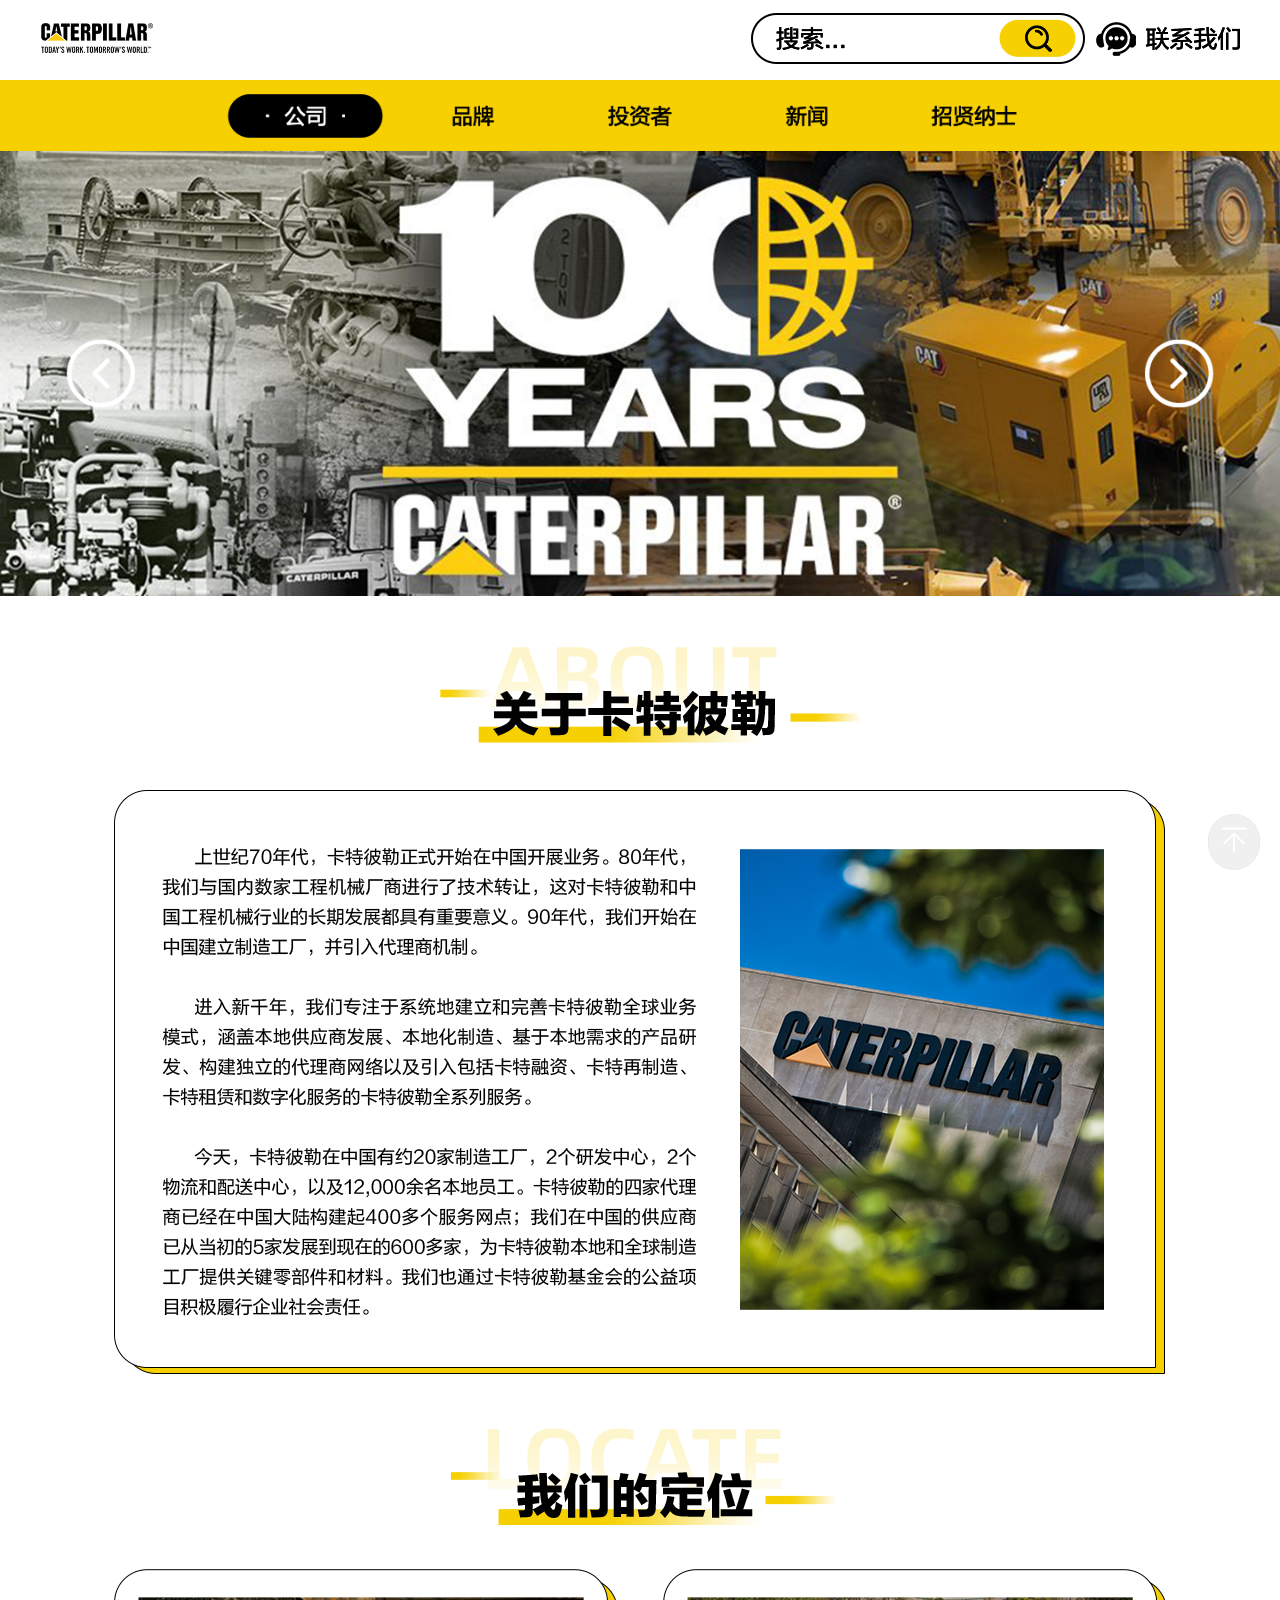
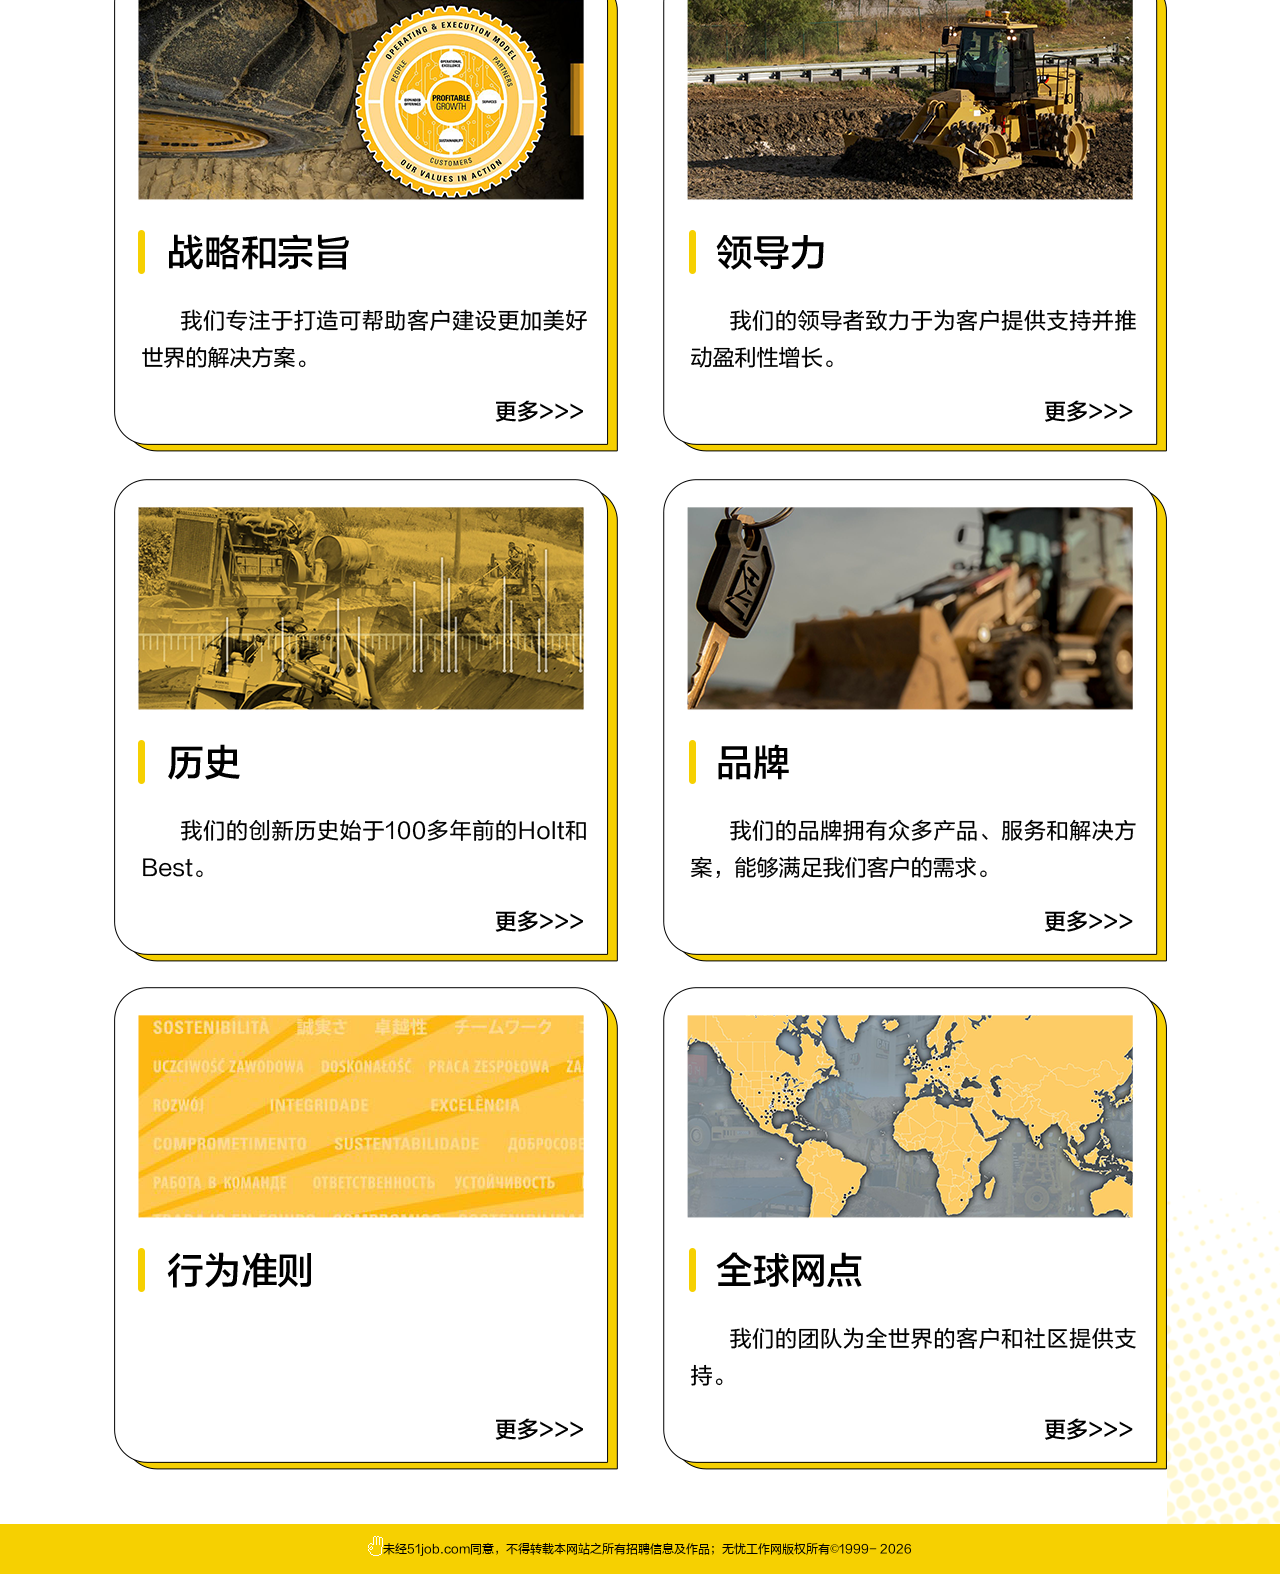
==== index.html @ e938bb9a "初始化" ====
<!DOCTYPE html>
<html>
  <head>
    <!--Designer:【】 Developer:【xxx】 PM:【WH PM人员名称】 Date: 2020-08-14-->
    <!-- 是否使用数据接口：是/否 -->
    <meta charset="UTF-8" />
    <meta name="viewport" content="width=device-width, initial-scale=1.0" />
    <meta http-equiv="X-UA-Compatible" content="ie=edge" />
    <meta http-equiv="Content-Type" content="text/html; charset=utf-8" />
    <meta name="viewport" content="width=device-width,initial-scale=1" />
    <title>【xxxYEAR校园招聘】-前程无忧51job</title>
    <meta
      content="xxxYEAR校园招聘，前程无忧为您提供最新招聘职位，校园招聘信息，面试技巧等。帮助您顺利踏入xxx的大门，开启一段崭新的职业生涯。"
      name="description"
    />
    <meta content="xxx招聘,xxx招聘信息,xxxYEAR校园招聘" name="keywords" />
    <meta http-equiv="expires" content="0" />
    <meta http-equiv="pragma" content="no-cache" />
    <meta http-equiv="cache-control" content="no-cache" />
    <meta name="format-detection" content="telephone=no" />
    <meta
      name="viewport"
      content="width=device-width,initial-scale=1,minimum-scale=1,maximum-scale=1,user-scalable=no"
    />
    <meta name="viewport" content="width=1280" />
    <meta name="robots" content="all" />
    <meta http-equiv="cache-control" content="no-siteapp" />
    <meta name="render" content="webkit|ie-comp|ie-stand" />
    <link href="css/reset.min.css" rel="stylesheet" type="text/css" />
    <link href="css/style.css" rel="stylesheet" type="text/css" />
    <link
      rel="stylesheet"
      href="https://campus.51job.com/51job-ideal-cdn/swiper/2022d5d2d0/swiper.min.css"
    />
    <link rel="stylesheet" type="text/css" href="css/certify.css" />
  </head>

  <body ctmid="" baseUrl="" jobdata="js/main.js">
    <div id="wrap">
      <div class="header">
        <div class="top">
          <div class="clearfix">
            <div class="inner">
              <div class="logo">
                <img src="images/search_left.png" alt="" />
              </div>
              <div>
                <img src="images/search_right.png" alt="" />
              </div>
            </div>
          </div>
        </div>
        <div class="titles">
          <img src="images/navigate.png" alt="" />
        </div>
        <div class="banner">
          <img src="images/banner.png" alt="" />
        </div>
      </div>
      <div class="main">
        <div class="inner clearfix">
          <div class="content">
            <div class="imgBox">
              <img src="images/about.png" alt="" />
            </div>
            <div class="imgBox">
              <img src="images/position.png" alt="" />
            </div>
          </div>
        </div>
      </div>

      <!--地图-->
      <!--<div class="map">-->
      <!--<div id="qq_map" class="map-div" style=""></div>-->

      <!--<div class="map_shadow"></div>-->
      <!--<p>地址：</p>-->
      <!--</div>-->
      <!--地图-->

      <!--网页分享-->
      <!--<div class="bdsharebuttonbox" data-tag="share_1">-->
      <!--<a class="bds_mshare" data-cmd="mshare"></a>-->
      <!--<a class="bds_qzone" data-cmd="qzone" href="#"></a>-->
      <!--<a class="bds_tsina" data-cmd="tsina"></a>-->
      <!--<a class="bds_baidu" data-cmd="baidu"></a>-->
      <!--<a class="bds_renren" data-cmd="renren"></a>-->
      <!--<a class="bds_tqq" data-cmd="tqq"></a>-->
      <!--<a class="bds_more" data-cmd="more">更多</a>-->
      <!--<a class="bds_count" data-cmd="count"></a>-->
      <!--</div>-->
      <!--网页分享-->

      <div class="copyright">
        <img
          src="images/hand.png"
        />未经51job.com同意，不得转载本网站之所有招聘信息及作品；无忧工作网版权所有&copy;1999-
        <script>
          document.write(new Date().getFullYear());
        </script>
      </div>
    </div>

    <script type="text/javascript" src="js/jquery.min.js"></script>
    <script type="text/javascript" src="js/main.js"></script>
    <script type="text/javascript"></script>
  </body>
</html>
---- css/style.css ----
/*页面总宽度*/
#wrap {
  width: 100%;
  min-width: 1280px;
  margin: 0 auto;
}

/*主体内容宽度*/
.inner {
  width: 100%;
  margin: 0 auto;
  display: flex;
  justify-content: center;
}

/*头部区域*/
.header {
  position: relative;
}
.top {
  /* position: absolute; */
  /* z-index: 9; */
  /* top: 0; */
  width: 100%;
  background-color: #ffffff;
  padding: 0 40px;
  box-sizing: border-box;
}
.titles img {
  width: 100%;
  display: block;
}
.top .inner {
  height: 80px;
  display: flex;
  align-items: center;
  justify-content: space-between;
}
.top .logo {
  float: left;
  cursor: pointer;
}
.top .logo img {
  width: 50%;
}
.top .nav1 {
  float: right;
}
.top .nav1 li {
  float: left;
}
.top .nav1 li a {
  display: block;
  padding: 0 16px;
  height: 40px;
  line-height: 40px;
  font-size: 18px;
  color: #fff;
  text-align: center;
  background: #999;
  transition: all 0.3s;
}
.top .nav1 li a.on,
.top .nav1 li a:hover {
  background: #888;
}

/*banner*/
.banner img {
  width: 100%;
  vertical-align: bottom;
}

/*main*/

.main {
  min-height: 100vh; /* 全屏高度 */
  background-image: url("/images/backgroud.png");
  background-position: right bottom; /* 右下角 */
  background-repeat: no-repeat; /* 不重复 */
  background-size: auto; /* 保持原图大小（默认）或自定义 */
}

/*title*/
.title {
}
.title h1 {
  height: 36px;
  line-height: 36px;
  font-size: 18px;
  color: #fff;
  text-align: center;
}

/*contain*/
.container {
  margin-top: 24px;
}
.dsn {
  display: none;
}
.pjz {
  text-align: center;
}

/*content*/
.content {
  /* width: 1000px; */
  min-height: 500px;
  font-size: 16px;
  background: #ffffff;
}
.imgBox {
  padding-top: 50px;
}
.imgBox:last-child {
  padding-bottom: 50px;
}

.block {
  height: 300px;
  background: #f47937;
  margin-bottom: 20px;
}

/*版权*/
.copyright {
  margin: 0px auto 0;
  width: 100%;
  height: 50px;
  line-height: 50px;
  text-align: center;
  color: #000;
  font-size: 12px;
  background: #f6d001;
}
.copyright img {
  vertical-align: text-bottom;
}

/*回到顶部*/
#goToTop {
  position: fixed;
  right: 20px;
  z-index: 9000;
  bottom: 30px;
}
#goToTop a {
  background: none repeat scroll 0 0 #ddd;
  border: 1px solid #cccccc;
  border-radius: 3px;
  -webkit-border-radius: 50px;
  color: #ff9966;
  font-size: 14px;
  text-decoration: none;
  text-shadow: 0 1px 0 #999;
  -webkit-text-shadow: 0 1px 0 #999;
}
#goToTop a {
  padding: 10px;
  display: inline-block;
  letter-spacing: 10px;
  text-align: center;
}
#goToTop a:hover {
  background: none repeat scroll 0 0 #999;
}

/*地图*/
.map {
  width: 100%;
  margin: 0 auto;
  height: 500px;
}
.map .map-div {
  width: 100%;
  height: 100%;
  position: relative;
  z-index: 1;
}

/*网页分享*/
.bdsharebuttonbox {
  position: fixed;
  left: 10px;
  bottom: 15px;
}
---- css/certify.css ----
@charset "utf-8";

#certify {
	position: relative;
	width: 950px;
	margin: 50px auto
}

#certify .swiper-container {

}

#certify .swiper-slide {
	width: 400px;
	height: 300px;
}

#certify .swiper-slide img {
	display: block;
	width: 100%;
}

#certify .swiper-slide p {
	line-height: 98px;
	padding-top: 0;
	text-align: center;
	color: #636363;
	font-size: 1.1em;
	margin: 0
}

#certify .swiper-pagination {
	width: 100%;
	bottom: 20px
}

#certify .swiper-pagination-bullets .swiper-pagination-bullet {
	margin: 0 5px;
	border: 3px solid #fff;
	background-color: #d5d5d5;
	width: 10px;
	height: 10px;
	opacity: 1
}

#certify .swiper-pagination-bullets .swiper-pagination-bullet-active {
	border: 3px solid #00aadc;
	background-color: #fff
}

#certify .swiper-button-prev {
	left: 0px;
	top: 150px;
	width: 13px;
	height: 37px;
	background: url('../images/l.png') no-repeat;
	background-size: 100% 100%;
}

#certify .swiper-button-prev:hover {
	/*background-position: 0 -46px;*/
	/*background-size: 100%*/
}

#certify .swiper-button-next {
	right: 0px;
	top: 150px;
	width: 13px;
	height: 37px;
	background: url('../images/r.png') no-repeat;
	background-size: 100% 100%;
}

#certify .swiper-button-next:hover {
	/*background-position: 0 -139px;*/
	/*background-size: 100%*/
}
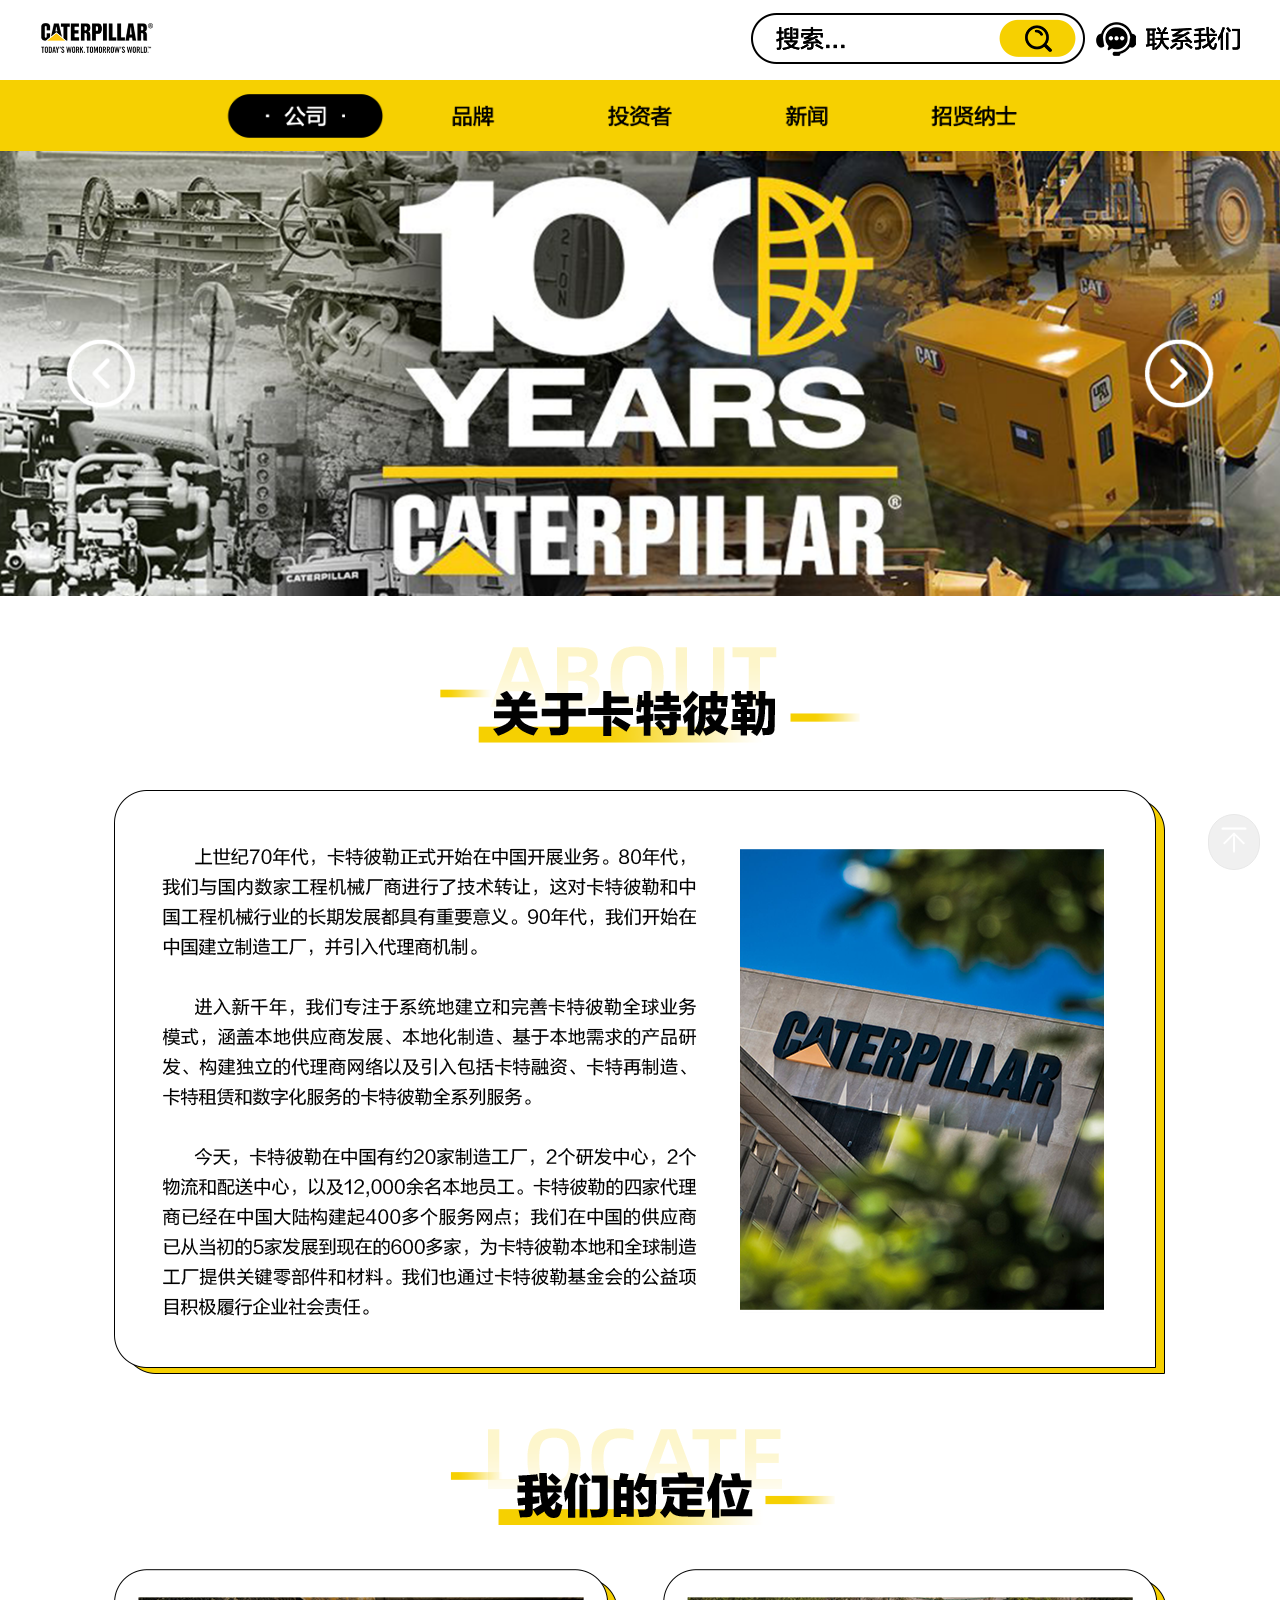
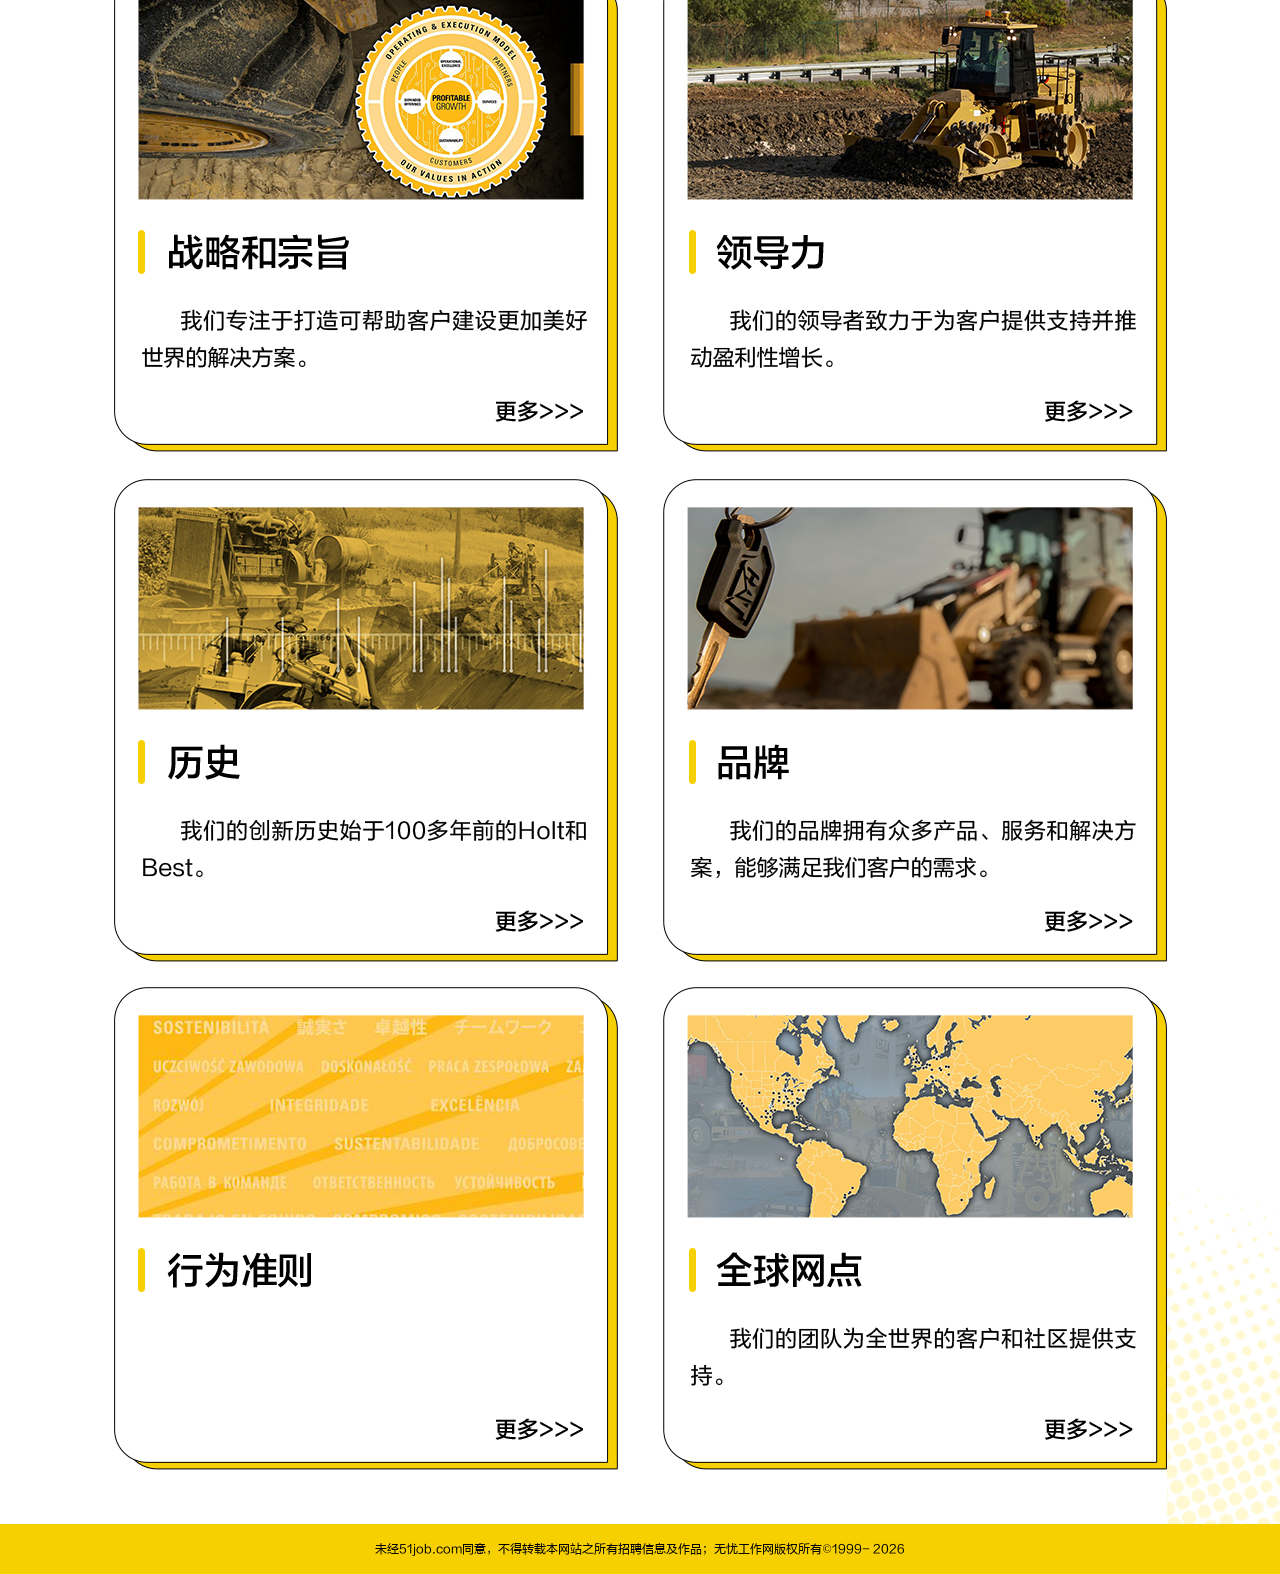
==== commit 8f77189e: "去掉手" ====
--- a/index.html
+++ b/index.html
@@ -93,9 +93,7 @@
       <!--网页分享-->
 
       <div class="copyright">
-        <img
-          src="images/hand.png"
-        />未经51job.com同意，不得转载本网站之所有招聘信息及作品；无忧工作网版权所有&copy;1999-
+        未经51job.com同意，不得转载本网站之所有招聘信息及作品；无忧工作网版权所有&copy;1999-
         <script>
           document.write(new Date().getFullYear());
         </script>
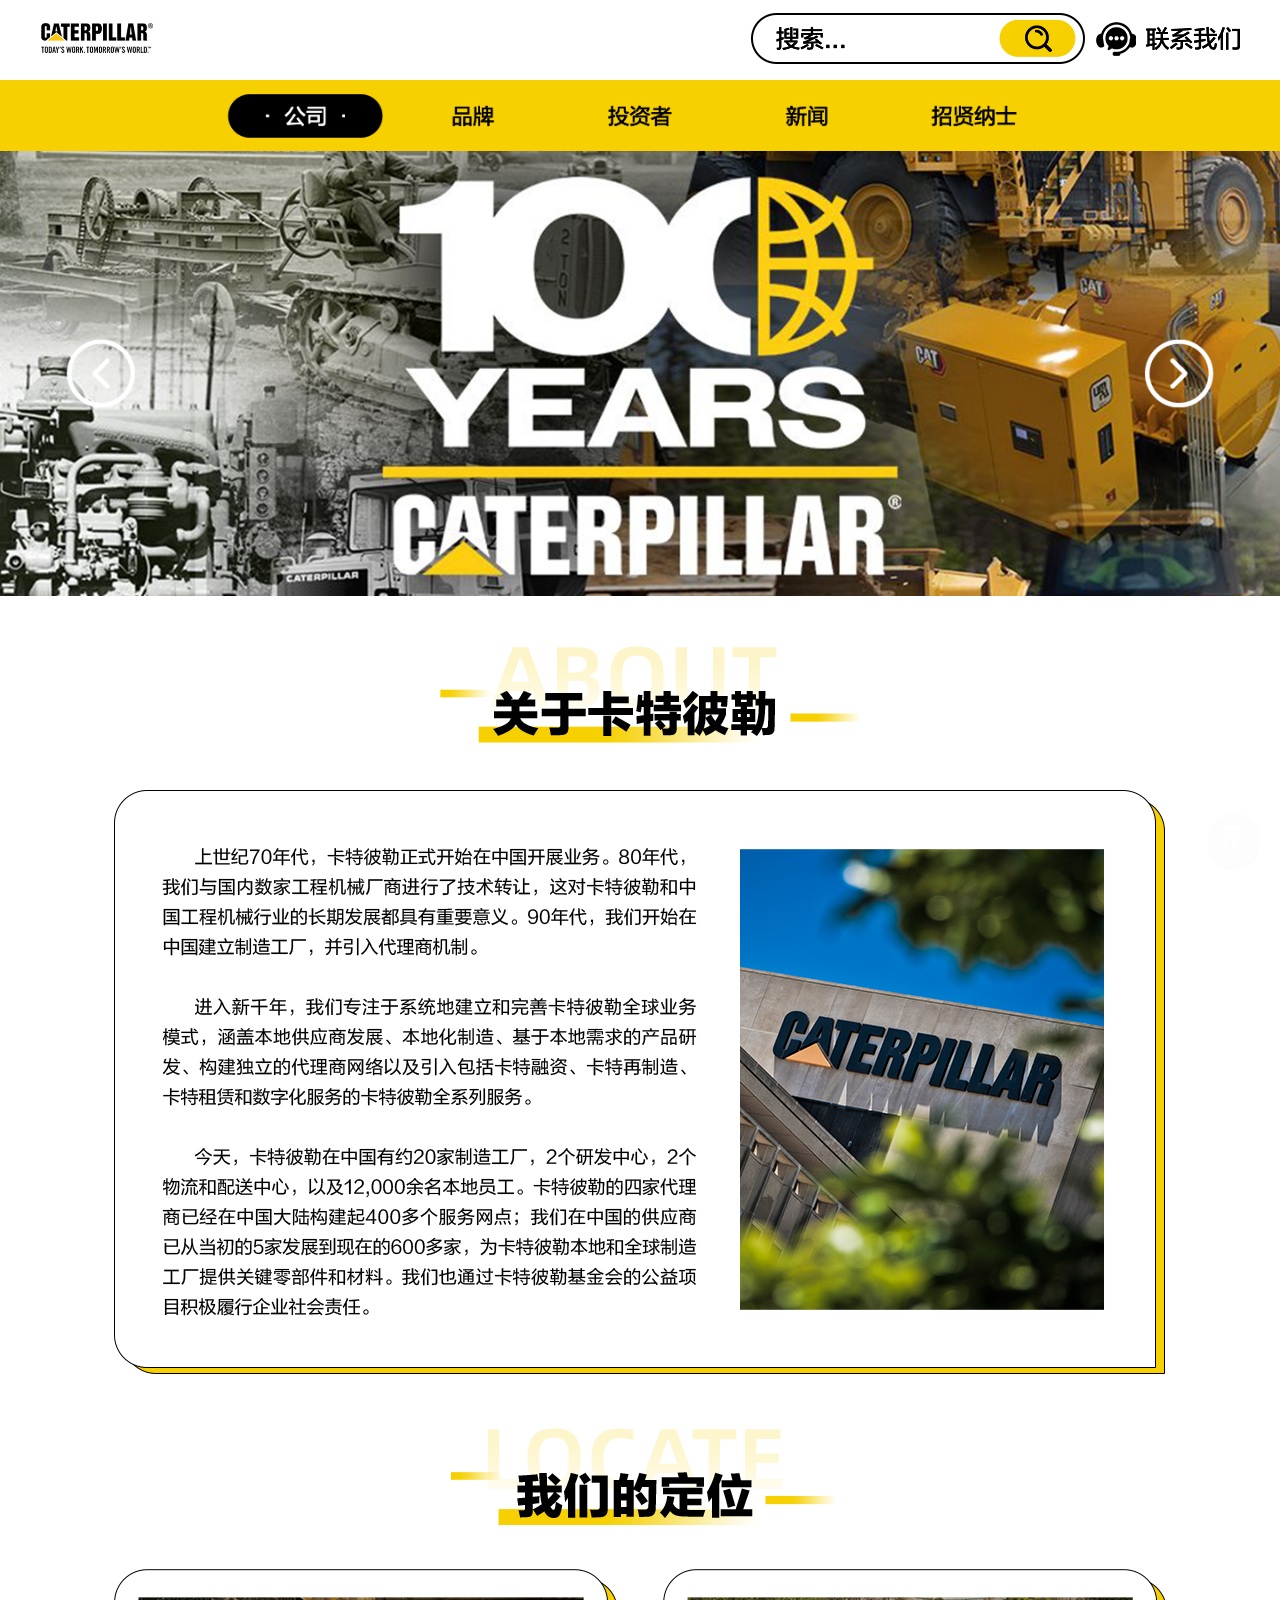
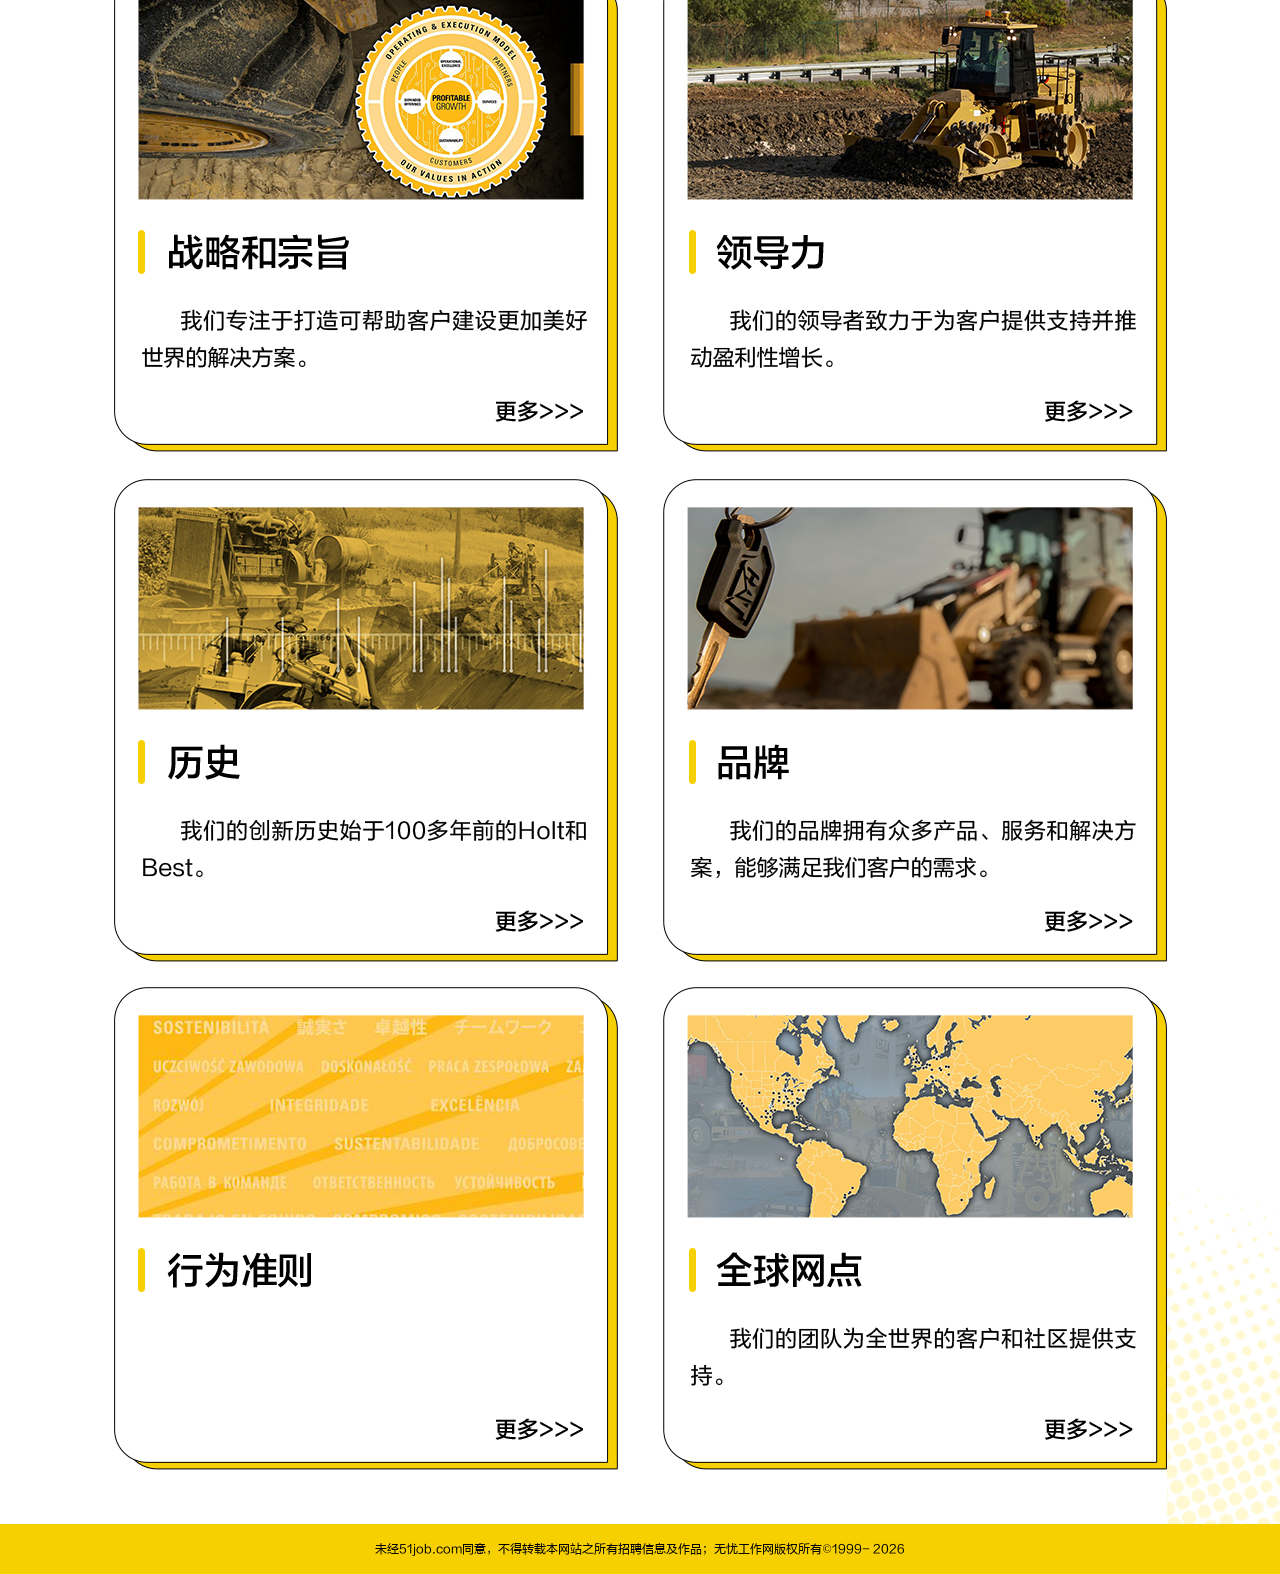
==== commit a595d9cd: "修改描述" ====
--- a/index.html
+++ b/index.html
@@ -8,12 +8,12 @@
     <meta http-equiv="X-UA-Compatible" content="ie=edge" />
     <meta http-equiv="Content-Type" content="text/html; charset=utf-8" />
     <meta name="viewport" content="width=device-width,initial-scale=1" />
-    <title>【xxxYEAR校园招聘】-前程无忧51job</title>
+    <title>【卡特彼勒（中国）投资有限公司】-前程无忧51job</title>
     <meta
-      content="xxxYEAR校园招聘，前程无忧为您提供最新招聘职位，校园招聘信息，面试技巧等。帮助您顺利踏入xxx的大门，开启一段崭新的职业生涯。"
+      content="卡特彼勒（中国）投资有限公司，前程无忧为您提供最新招聘职位，校园招聘信息，面试技巧等。帮助您顺利踏入xxx的大门，开启一段崭新的职业生涯。"
       name="description"
     />
-    <meta content="xxx招聘,xxx招聘信息,xxxYEAR校园招聘" name="keywords" />
+    <meta content="卡特彼勒（中国）投资有限公司" name="keywords" />
     <meta http-equiv="expires" content="0" />
     <meta http-equiv="pragma" content="no-cache" />
     <meta http-equiv="cache-control" content="no-cache" />
--- a/css/style.css
+++ b/css/style.css
@@ -75,7 +75,7 @@
 
 .main {
   min-height: 100vh; /* 全屏高度 */
-  background-image: url("/images/backgroud.png");
+  background-image: url("../images/backgroud.png");
   background-position: right bottom; /* 右下角 */
   background-repeat: no-repeat; /* 不重复 */
   background-size: auto; /* 保持原图大小（默认）或自定义 */
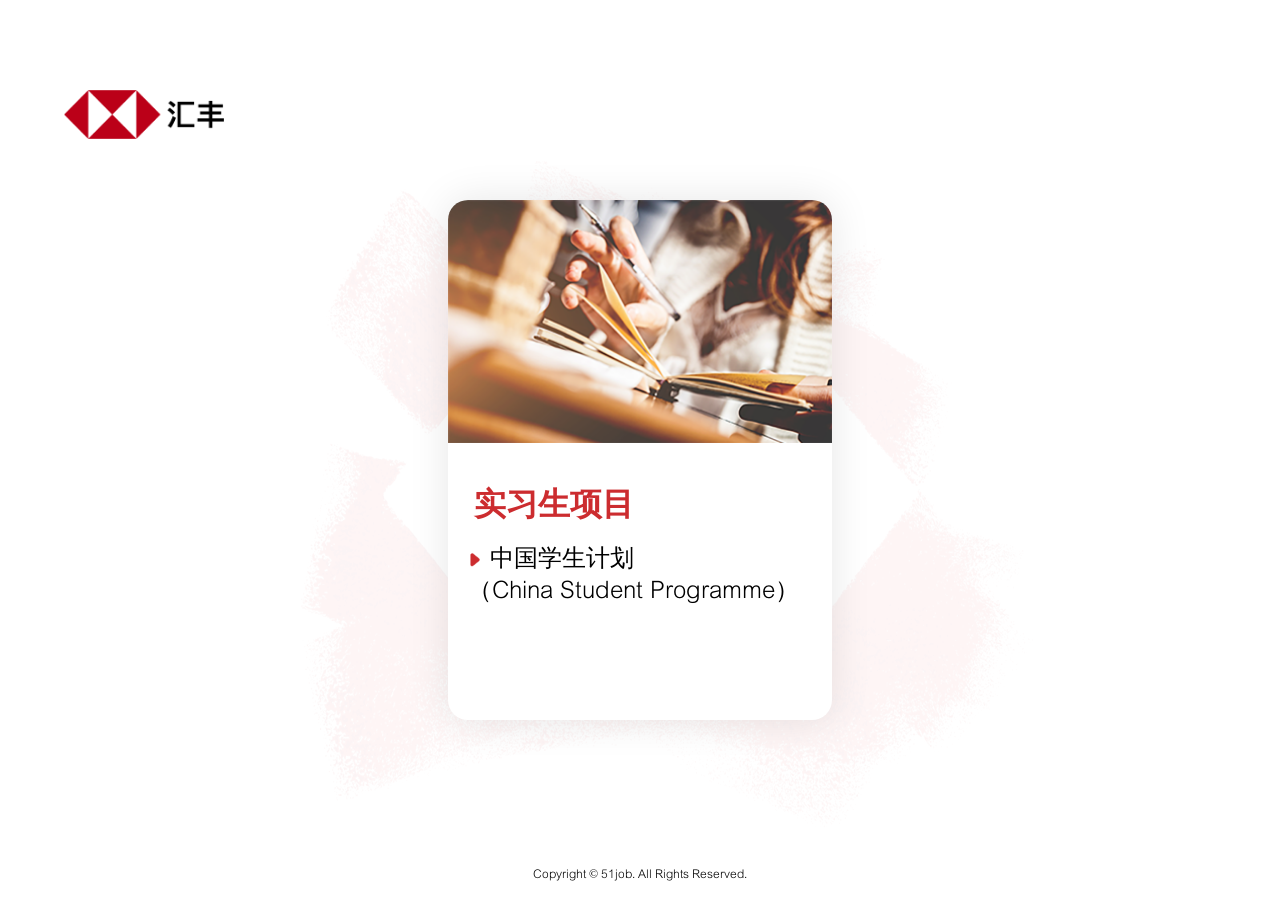
==== commit 7093e3b4: "最新" ====
--- a/index.html
+++ b/index.html
@@ -1,107 +1,231 @@
 <!DOCTYPE html>
-<html>
-  <head>
-    <!--Designer:【】 Developer:【xxx】 PM:【WH PM人员名称】 Date: 2020-08-14-->
-    <!-- 是否使用数据接口：是/否 -->
-    <meta charset="UTF-8" />
-    <meta name="viewport" content="width=device-width, initial-scale=1.0" />
-    <meta http-equiv="X-UA-Compatible" content="ie=edge" />
-    <meta http-equiv="Content-Type" content="text/html; charset=utf-8" />
-    <meta name="viewport" content="width=device-width,initial-scale=1" />
-    <title>【卡特彼勒（中国）投资有限公司】-前程无忧51job</title>
-    <meta
-      content="卡特彼勒（中国）投资有限公司，前程无忧为您提供最新招聘职位，校园招聘信息，面试技巧等。帮助您顺利踏入xxx的大门，开启一段崭新的职业生涯。"
-      name="description"
-    />
-    <meta content="卡特彼勒（中国）投资有限公司" name="keywords" />
-    <meta http-equiv="expires" content="0" />
-    <meta http-equiv="pragma" content="no-cache" />
-    <meta http-equiv="cache-control" content="no-cache" />
-    <meta name="format-detection" content="telephone=no" />
-    <meta
-      name="viewport"
-      content="width=device-width,initial-scale=1,minimum-scale=1,maximum-scale=1,user-scalable=no"
-    />
-    <meta name="viewport" content="width=1280" />
-    <meta name="robots" content="all" />
-    <meta http-equiv="cache-control" content="no-siteapp" />
-    <meta name="render" content="webkit|ie-comp|ie-stand" />
-    <link href="css/reset.min.css" rel="stylesheet" type="text/css" />
-    <link href="css/style.css" rel="stylesheet" type="text/css" />
-    <link
-      rel="stylesheet"
-      href="https://campus.51job.com/51job-ideal-cdn/swiper/2022d5d2d0/swiper.min.css"
-    />
-    <link rel="stylesheet" type="text/css" href="css/certify.css" />
-  </head>
-
-  <body ctmid="" baseUrl="" jobdata="js/main.js">
-    <div id="wrap">
-      <div class="header">
-        <div class="top">
-          <div class="clearfix">
-            <div class="inner">
-              <div class="logo">
-                <img src="images/search_left.png" alt="" />
-              </div>
-              <div>
-                <img src="images/search_right.png" alt="" />
-              </div>
-            </div>
-          </div>
+<html lang="en">
+<head>
+  <!-- JSl70ee6Jeu8oxGMrnHo3wvqVj9bJJhqny8ovd8jeAdW8zS6lGyMfg4YvP5ZGYLPdS2XzC8arn1nfU9tlh5NT6Po3hvJfE0NNgPdnr4VinI= -->
+  <!-- 是否使用数据接口：否 -->
+  <meta charset="UTF-8">
+  <meta name="viewport" content="width=device-width, initial-scale=1.0">
+  <meta http-equiv="X-UA-Compatible" content="ie=edge">
+  <meta http-equiv="Content-Type" content="text/html; charset=utf-8" />
+  <meta name="viewport" content="width=device-width,initial-scale=1" />
+  <title>汇丰银行2025校园招聘</title>
+  <meta content="汇丰银行2025校园招聘，前程无忧为您提供最新招聘职位，校园招聘信息，面试技巧等。帮助您顺利踏入汇丰银行2025校园的大门，开启一段崭新的职业生涯。" name="description">
+  <meta content="汇丰银行2025校园招聘,汇丰银行2025校园招聘信息,汇丰银行2025校园招聘" name="keywords">
+  <meta http-equiv="expires" content="0">
+  <meta http-equiv="pragma" content="no-cache">
+  <meta http-equiv="cache-control" content="no-cache">
+  <meta name="format-detection" content="telephone=no">
+  <meta name="viewport" content="width=device-width,initial-scale=1,minimum-scale=1,maximum-scale=1,user-scalable=no" />
+  <meta name="viewport" content="width=1280">
+  <meta name="robots" content="all" />
+  <meta http-equiv="cache-control" content="no-siteapp">
+  <meta name="render" content="webkit|ie-comp|ie-stand">
+  <link rel="stylesheet" href="./css/reset.min.css">
+  <!-- <link rel="stylesheet" href="./css/style.css"> -->
+  <!-- <script src="https://campus.51job.com/51job-ideal-cdn/ienv/2022d1d1d5/ienv.min.js"></script>
+  <script src="https://campus.51job.com/51job-ideal-cdn/jquery/2022d1d12d4/jquery.min.js"></script> -->
+  <script type="text/javascript">
+    if (/(iPhone|iPad|iPod|iOS|Android)/i.test(navigator.userAgent)) {
+      window.location.href="./m/index.html"
+    } else {
+
+    }
+  </script>
+  <!-- 51统计 -->
+  <link rel="stylesheet" type="text/css" href="css/reset.min.css" />
+  <script>
+    var sId = "2bcb8d4c5956c9aa0345824df34c0d81";
+    show = document.createElement("script");
+    show.src = "//analysis.51job.com/show.js?" + sId;
+    var headElement = document.getElementsByTagName("head")[0];
+    headElement.appendChild(show);
+   </script>
+                   
+  <style type="text/css">
+    body{
+      font-family: 'light';
+    }
+    /*版权*/
+    .copyright {
+      position: absolute;
+      bottom:0;
+      width: 100%;
+      text-align: center;
+      height: 50px;
+      line-height: 50px;
+      color: #000;
+      font-size: 12px;
+      z-index: 20;
+    }
+
+    #demo1{
+      height: 100vh;
+      width: 100%;
+      position: relative;
+      background: url(images/zsj.png) no-repeat top left/100% 100%;
+    }
+    .s1-content{
+      height:  calc(100% - 160px); /* 设置容器高度为 100% */
+      display: flex;
+      flex-direction: column;
+      justify-content: center; /* 水平居中 */
+      align-items: center; /* 垂直居中 */
+
+    }
+    .navbox{
+        display: flex;
+        justify-content: center; /* 水平居中 */
+        align-items: center; /* 垂直居中 */
+        cursor: pointer;
+    }
+    .navbox .l,
+    .navbox .r,
+    .navbox .c{
+      width: 384px;
+	    height:520px;  
+      background-color: #ffffff;
+      box-shadow: 0px 0px 40px 0px 
+        rgba(0, 0, 0, 0.1);
+      border-radius: 20px;
+      margin-top: 180px;
+    }
+    .navbox .l img,
+    .navbox .r img,
+    .navbox .c img{
+      width: 100%;
+      border-radius: 20px 20px 0px 0px;
+    }
+    .navbox .l{
+      margin-right: 50px;
+    }
+    .navbox p{
+      padding-left: 20px;
+      padding-bottom: 15px;
+      box-sizing: border-box;
+      font-size: 24px;
+    }
+    .navbox h2{
+      font-size: 32px;
+	    color: #cc2c2f;
+      padding: 36px 0px 15px 26px;
+      box-sizing: border-box;
+    }
+    @media (max-width: 1200px) {
+      .navbox .l,
+      .navbox .r,
+      .navbox .c{
+        flex: 1;
+        width: auto;
+        height:520px;  
+        background-color: #ffffff;
+        box-shadow: 0px 0px 40px 0px 
+          rgba(0, 0, 0, 0.1);
+        border-radius: 20px;
+        margin-top: 180px;
+      }
+    }
+    .logo{
+      position: absolute;
+      top: 10%;
+      left: 5%;
+      box-sizing: border-box;
+      width: 160px;
+	    height: 49px;
+    }
+    .sjx{
+      width: 15px !important;
+      height: 15px !important;
+      vertical-align: middle;
+      /* margin-right: 15px; */
+    }
+    .navbox a{
+      color: #000;
+    }
+
+    @font-face {
+    font-family: light;
+    src: url('../font/light.woff') format('truetype');
+    }
+  
+  </style>
+</head>
+
+<body>
+  <!-- <div class="ent">
+    <a href="about.html"><img src="images/ent.png"></a>
+  </div> -->
+  <div id="demo1">
+   
+    <div class="s1-content">
+      <img class="logo" alt="logo" src="images/logo.png" />
+      <div class="navbox">
+        <!-- <div class="l">
+          <img alt="logo" src="images/pic1.png" />
+          <h2>
+            应届生项目
+          </h2>
+          <a href="about1.html">
+           <p>
+            <img class="sjx" src="images/sjx.png" />
+            管理培训生<br>（Graduate Programme）
+           </p>
+          </a>
+          <a href="about2.html">
+            <p>
+              <img class="sjx" src="images/sjx.png" />
+              未来领袖计划<br>（Supernova Programme）
+             </p>
+          </a>
+        </div> -->
+        <div class="c">
+          <img alt="logo" src="images/pic2.png" />
+          <h2>
+            实习生项目
+          </h2>
+          <!-- <a  href="sip.html">
+            <p>
+              <img class="sjx" src="images/sjx.png" />
+              暑期实习生<br> （Summer Intern Programme）
+            </p>
+          </a> -->
+          <a href="csp.html">
+           <p>
+            <img class="sjx" src="images/sjx.png" />
+            <span>
+              中国学生计划<br>
+              （China Student Programme）
+            </span>
+           </p>
+          </a>
         </div>
-        <div class="titles">
-          <img src="images/navigate.png" alt="" />
-        </div>
-        <div class="banner">
-          <img src="images/banner.png" alt="" />
-        </div>
-      </div>
-      <div class="main">
-        <div class="inner clearfix">
-          <div class="content">
-            <div class="imgBox">
-              <img src="images/about.png" alt="" />
-            </div>
-            <div class="imgBox">
-              <img src="images/position.png" alt="" />
-            </div>
-          </div>
-        </div>
-      </div>
-
-      <!--地图-->
-      <!--<div class="map">-->
-      <!--<div id="qq_map" class="map-div" style=""></div>-->
-
-      <!--<div class="map_shadow"></div>-->
-      <!--<p>地址：</p>-->
-      <!--</div>-->
-      <!--地图-->
-
-      <!--网页分享-->
-      <!--<div class="bdsharebuttonbox" data-tag="share_1">-->
-      <!--<a class="bds_mshare" data-cmd="mshare"></a>-->
-      <!--<a class="bds_qzone" data-cmd="qzone" href="#"></a>-->
-      <!--<a class="bds_tsina" data-cmd="tsina"></a>-->
-      <!--<a class="bds_baidu" data-cmd="baidu"></a>-->
-      <!--<a class="bds_renren" data-cmd="renren"></a>-->
-      <!--<a class="bds_tqq" data-cmd="tqq"></a>-->
-      <!--<a class="bds_more" data-cmd="more">更多</a>-->
-      <!--<a class="bds_count" data-cmd="count"></a>-->
-      <!--</div>-->
-      <!--网页分享-->
-
-      <div class="copyright">
-        未经51job.com同意，不得转载本网站之所有招聘信息及作品；无忧工作网版权所有&copy;1999-
-        <script>
-          document.write(new Date().getFullYear());
-        </script>
+        <!-- <div class="r">
+          <img alt="logo" src="images/pic3.jpg" />
+          <h2>
+            汇聚英才·成就未来
+          </h2>
+          <a target="_blank" href="https://campus.51job.com/competition">
+           <p>
+            <img class="sjx" src="images/sjx.png" />
+            <span>
+              汇丰中国未来商业领袖挑战赛
+            </span>
+           </p>
+          </a>
+        </div> -->
       </div>
     </div>
-
-    <script type="text/javascript" src="js/jquery.min.js"></script>
-    <script type="text/javascript" src="js/main.js"></script>
-    <script type="text/javascript"></script>
-  </body>
-</html>
+    <!-- <img class="slogan" alt="logo" src="images/slogan.png" /> -->
+  </div>
+  <div class="copyright">
+    <p>
+      Copyright © 51job. All Rights Reserved.
+      <!-- <img src="images/hand.png" />未经51job.com同意，不得转载本网站之所有招聘信息及作品；无忧工作网版权所有&copy;1999-
+      <script>
+        document.write((new Date()).getFullYear())
+      </script> -->
+    </p>
+  </div>
+</body>
+
+
+</html>
--- a/css/style.css
+++ b/css/style.css
@@ -1,187 +1,1069 @@
 /*页面总宽度*/
-#wrap {
-  width: 100%;
-  min-width: 1280px;
-  margin: 0 auto;
+#wrap{
+    width: 100%;
+    min-width: 1280px;
+    margin: 0 auto;
 }
 
 /*主体内容宽度*/
-.inner {
-  width: 100%;
-  margin: 0 auto;
-  display: flex;
-  justify-content: center;
+.inner{
+    width: 1200px;
+    margin: 0 auto;
 }
 
 /*头部区域*/
-.header {
-  position: relative;
-}
-.top {
-  /* position: absolute; */
-  /* z-index: 9; */
-  /* top: 0; */
-  width: 100%;
-  background-color: #ffffff;
-  padding: 0 40px;
-  box-sizing: border-box;
-}
-.titles img {
-  width: 100%;
-  display: block;
-}
-.top .inner {
-  height: 80px;
-  display: flex;
-  align-items: center;
-  justify-content: space-between;
-}
-.top .logo {
-  float: left;
-  cursor: pointer;
-}
-.top .logo img {
-  width: 50%;
-}
-.top .nav1 {
-  float: right;
-}
-.top .nav1 li {
-  float: left;
-}
-.top .nav1 li a {
-  display: block;
-  padding: 0 16px;
-  height: 40px;
-  line-height: 40px;
-  font-size: 18px;
-  color: #fff;
-  text-align: center;
-  background: #999;
-  transition: all 0.3s;
-}
-.top .nav1 li a.on,
-.top .nav1 li a:hover {
-  background: #888;
-}
-
+.header{
+    position: relative;
+}
+.top{
+    position: fixed;
+    z-index: 9;
+    top: 0;
+    width: 100%;
+    background-color: rgba(0, 0, 0, 0.2);
+}
+.top .inner{
+    width: 85%;
+    height:72px;
+    display: flex;
+    align-items: center;
+    justify-content: space-between;
+
+}
+.top .logo{
+    float: left;
+    cursor: pointer;
+}
+.top .logo img{
+    /* width: 50%; */
+}
+.top .nav1{
+    display: flex;
+    justify-content: space-between;
+    /* flex-wrap: wrap; */
+    /* float: right; */
+}
+.top .nav1 li{
+    /* float: left; */
+    position: relative;
+    width: 200px;
+
+}
+.top .nav1 li a{
+    display: block;
+    /* padding: 0px 30px; */
+    /* padding: 0 36px; */
+    height: 40px;
+    line-height: 40px;
+    font-size: 16px;
+    color: #e0e0e0;
+    text-align: center;
+    transition: all .3s;
+}
+.top .nav1 li:last-child a{
+    padding: 0 !important;
+}
+.top .nav1 li a.on, .top .nav1 li a:hover{
+    /* background: #888; */
+    color: #fff;
+}
+.top .nav1 li>a:hover::after,
+.top .nav1 li>a.on:after {
+    content: "";
+    position: absolute;
+    left: 50%;
+    transform: translateX(-50%);
+    bottom: -2px;
+    width:60px;
+    height: 3px;
+    background-color: #ffffff;
+}
+
+.top2 {
+    display: none;
+    background-color: #fff;
+}
+.top .nav4 li a{
+    display: block;
+    width: 200px;
+    /* padding: 0px 50px; */
+    /* padding: 0 36px; */
+    height: 40px;
+    line-height: 40px;
+    font-size: 16px;
+    color: darkgray;
+    text-align: center;
+    transition: all .3s;
+}
+.top .nav1 li:nth-child(1) a{
+    color: #fff;
+}
+.top .nav4 li:nth-child(1) a{
+    color: #cc2c2f;
+}
+.top .nav4 li>a.on,.top .nav4 li>a:hover{
+    color:  rgb(204, 44, 47);
+}
+.top .nav4 li>a:hover::after,
+.top .nav4 li>a.on:after {
+    background-color: rgb(204, 44, 47);
+}
+
+.top .nav3box{
+    position: relative;
+}
+.top .nav3{
+    width: 100%;
+    color: #cc2c2f !important;
+    background-color: #fff !important;
+    position: absolute;
+    text-align: center;
+    min-height: 100px;
+    top: 40px;
+    border-radius: 8px;
+    display: flex;
+    align-items: center;
+    justify-content: space-between;
+    flex-direction: column;
+    padding: 5px;
+    box-sizing: border-box;
+    font-size: 14px;
+    display: none;
+}
+.top .nav3 div a{
+    color: #cc2c2f !important;
+    font-size: 14px;
+}
+.top .nav3 div{
+    cursor: pointer;
+    flex: 1;
+    display: flex;
+    align-items: center;
+    justify-content: center;
+    width: 100%;
+}
+.top .nav3 div:hover{
+    border-radius: 8px;
+
+    background-color: #cc2c2f;
+}
+.top .nav3 div a:hover{
+    color: #fff !important;
+}
+.top .nav1 .nav3box:hover .nav3{
+    display: flex;
+    flex-direction: column;
+}
 /*banner*/
-.banner img {
-  width: 100%;
-  vertical-align: bottom;
+.banner img{
+    width: 100%;
+    vertical-align: bottom;
 }
 
 /*main*/
-
-.main {
-  min-height: 100vh; /* 全屏高度 */
-  background-image: url("../images/backgroud.png");
-  background-position: right bottom; /* 右下角 */
-  background-repeat: no-repeat; /* 不重复 */
-  background-size: auto; /* 保持原图大小（默认）或自定义 */
+.main{
+    background-color: #f2f2f2;
+    position: relative;
+    padding: 50px 0px;
+    /* margin-top: 40px; */
 }
 
 /*title*/
-.title {
-}
-.title h1 {
-  height: 36px;
-  line-height: 36px;
-  font-size: 18px;
-  color: #fff;
-  text-align: center;
+.title{
+
+}
+.title h1{
+    height: 36px;
+    line-height: 36px;
+    font-size: 18px;
+    color: #fff;
+    text-align: center;
 }
 
 /*contain*/
-.container {
-  margin-top: 24px;
-}
-.dsn {
-  display: none;
-}
-.pjz {
-  text-align: center;
+.container{
+    margin-top: 24px;
+}
+.dsn{
+    display: none;
+}
+.pjz{
+    text-align: center;
 }
 
 /*content*/
-.content {
-  /* width: 1000px; */
-  min-height: 500px;
-  font-size: 16px;
-  background: #ffffff;
-}
-.imgBox {
-  padding-top: 50px;
-}
-.imgBox:last-child {
-  padding-bottom: 50px;
+.content{
+    width: 1200px;
+    min-height: 200px;
+    font-size: 18px;
+    background:#fff;
+    border-radius: 12px;
+    padding: 50px 20px;
+    box-sizing: border-box;
+    margin-bottom: 0.5rem;
+
 }
 
 .block {
-  height: 300px;
-  background: #f47937;
-  margin-bottom: 20px;
-}
+    height:300px;
+    background: #f47937;
+    margin-bottom: 20px;
+}
+
 
 /*版权*/
-.copyright {
-  margin: 0px auto 0;
-  width: 100%;
-  height: 50px;
-  line-height: 50px;
-  text-align: center;
-  color: #000;
-  font-size: 12px;
-  background: #f6d001;
-}
-.copyright img {
-  vertical-align: text-bottom;
+.copyright{
+    margin:0px auto 0;
+    width:100%;
+    height:50px;
+    line-height:50px;
+    text-align:center;
+    color:#fff;
+    font-size:12px;
+    background: #cc2c2f;
+}
+.copyright img{
+    vertical-align: text-bottom;
 }
 
 /*回到顶部*/
-#goToTop {
-  position: fixed;
-  right: 20px;
-  z-index: 9000;
-  bottom: 30px;
-}
-#goToTop a {
-  background: none repeat scroll 0 0 #ddd;
-  border: 1px solid #cccccc;
-  border-radius: 3px;
-  -webkit-border-radius: 50px;
-  color: #ff9966;
-  font-size: 14px;
-  text-decoration: none;
-  text-shadow: 0 1px 0 #999;
-  -webkit-text-shadow: 0 1px 0 #999;
-}
-#goToTop a {
-  padding: 10px;
-  display: inline-block;
-  letter-spacing: 10px;
-  text-align: center;
-}
-#goToTop a:hover {
-  background: none repeat scroll 0 0 #999;
+#goToTop { 
+    position: fixed; right: 110px; z-index: 9000; bottom: 50px; 
+}
+#goToTop a { 
+    background: none repeat scroll 0 0 #ddd; 
+    /* border: 1px solid #CCCCCC;  */
+    border-radius: 3px; 
+    -webkit-border-radius: 12px; 
+    color: #FF9966; 
+    font-size: 14px; 
+    text-decoration: none; 
+    text-shadow: 0 1px 0 #999; 
+    -webkit-text-shadow: 0 1px 0 #999; }
+#goToTop a{
+    padding: 7px;
+    display: inline-block;
+    letter-spacing: 10px;
+    text-align: center;
+}
+#goToTop a:hover{
+    background: none repeat scroll 0 0 #cc2c2f;
 }
 
 /*地图*/
-.map {
-  width: 100%;
-  margin: 0 auto;
-  height: 500px;
+.map{
+    width: 100%;
+    margin: 0 auto;
+    height: 500px;
 }
 .map .map-div {
-  width: 100%;
-  height: 100%;
-  position: relative;
-  z-index: 1;
+    width: 100%;
+    height: 100%;
+    position: relative;
+    z-index: 1;
 }
 
 /*网页分享*/
-.bdsharebuttonbox {
-  position: fixed;
-  left: 10px;
-  bottom: 15px;
-}
+.bdsharebuttonbox{
+    position: fixed;
+    left: 10px;
+    bottom: 15px;
+}
+html, body {
+    height: 100%; /* 设置 body 高度为 100% */
+    margin: 0; /* 去除 body 的默认 margin */
+    font-family: 'light';
+  }
+
+
+.nav2{
+    position: absolute;
+    top: 50px;
+    right: 20px;
+    width: 200px;
+    height: 142px;
+    background-color: #fff;
+    border-radius: 12px;
+}
+
+@media screen and (max-width: 1600px) {
+    .nav2{
+        right: 0px;
+        width: 150px;
+    }
+}
+
+.qqicon img:nth-child(2){
+    display: none;
+}
+.nav2 a{
+    color: rgb(51, 51, 51);
+}
+.nav2 ul{
+    height: 100%;
+    /* padding: 30px 0px; */
+    box-sizing: border-box;
+    display: flex;
+    flex-direction: column;
+    justify-content: space-between;
+    align-items: center;
+}
+.nav2 ul li{
+    display: flex;
+    align-items: center;
+    justify-content: center;
+    width: 90%;
+    flex: 1;
+    text-align: center;
+
+}
+.nav2 ul li:nth-child(1){
+    border-bottom: solid 1px #999;
+}
+.nav2 ul li img{
+    margin-right: 10px;
+    vertical-align: middle;
+}
+.nav2 ul li a{
+    width: 100%;
+    height: 80%;
+    text-align: center;
+    display: flex;
+    align-items: center;
+    justify-content: flex-start;
+    padding-left: 20px;
+}
+.nav2 ul li a:hover{
+    background-color: #cc2c2f;
+    color: #fff;
+}
+.titlebox{
+    text-align: center;
+    line-height:80px;
+    padding-bottom: 30px;
+}
+.titlebox h2{
+    /* font-size: 34px; */
+    font-size: 36px;
+    color: rgb(204, 44, 47);
+    font-family:'Heavy';
+}
+.wlbox .titlebox h2{
+    font-size: 44px;
+}
+.wlbox .titlebox p{
+    font-size: 36px;
+}
+.wlbox .videobox video{
+    margin: 0 0px 20px;
+}
+.titlebox p{
+    font-size: 24px;
+    color: rgb(51, 51, 51);
+}
+
+.readybox .font32{
+    font-size: 32px;
+    color: rgb(51, 51, 51);
+    margin-bottom: 30px;
+}
+.readybox p{
+    font-size: 16px;
+    color: rgb(51, 51, 51);
+}
+
+.font32{
+    font-size: 32px !important;
+    color: rgb(51, 51, 51);
+    margin-bottom: 30px;
+    font-weight: normal !important;
+}
+
+/* 分类box */
+.qqym .flbox{
+    flex-wrap: wrap;
+}
+.qqym .flbox .fl{
+    flex: 0 0 32.5%;
+    margin-bottom: 15px;
+}
+.flbox{
+    margin: 30px 0px;
+    display: flex;
+    justify-content: space-between;
+}
+.fl{
+    flex: 1;
+    background-color: #CC2C2F05;
+    border-radius: 12px;
+    min-height: 245px;
+    margin-right: 5px;
+    padding: 32px 12px 10px 0px;
+    box-sizing: border-box;
+}
+.fl:last-child{
+    margin-right: 0;
+}
+.fl .flbt{
+    font-size: 20px;
+    color: rgb(204, 44, 47);
+    font-weight: bold;
+    margin-bottom: 40px;
+    padding-left: 22px;
+}
+.bm{
+    height: 40px;
+    line-height: 40px;
+    display: flex;
+    justify-content: space-between;
+    align-items: center;
+    padding-left: 22px;
+    cursor: pointer;
+    font-size: 16px;
+}
+.bm.on{
+    color: #fff;
+    border-radius: 8px;
+    background-color: rgb(204, 44, 47);
+}
+.bm img{
+    width: 36px;
+    height: 20px;
+    vertical-align: middle;
+}
+.jt2,.jt1{
+    display: none;
+}
+.show{
+    display: block;
+}
+.show2 span{
+    line-height: 28px;
+}
+
+.jjbox p:nth-child(1),
+.spbox p:nth-child(1){
+    font-size: 26px;
+    color: rgb(0, 0, 0);
+    margin-bottom: 30px;
+    font-weight: bold;
+}
+.jjbox p:nth-child(2),
+.spbox p:nth-child(2){
+    font-size: 16px;
+    color: rgb(0, 0, 0);
+    line-height: 35px;
+    font-weight: normal;
+}
+.three-nav{
+    margin: 50px 0px 0px;
+    box-sizing: border-box;
+    display: flex;
+    justify-content: space-between;
+    cursor: pointer;
+}
+.three-nav>div{
+    flex: 1;
+    font-size: 16px;
+    height: 53px;
+    text-align: center;
+    line-height: 53px;
+    border-radius: 16px 16px 0px 0px;
+    background-color: rgba(0, 0, 0, 0.02);
+}
+.three-nav>div.on{
+    color: #fff;
+    background-color: #cc2c2f;
+}
+.three-content{
+    font-size: 16px;
+    padding: 29px 24px 32px 29px;
+    transform-origin: 0% 0% 0px;
+    margin-bottom: 39px;
+    box-shadow: rgba(0, 0, 0, 0.04) 0px 0px 20px 0px;
+    box-sizing: border-box;
+
+    /* line-height: 30px; */
+}
+.three-content p{
+    line-height: 28px;
+    position: relative;
+    padding-left: 15px;
+}
+.three-content p::after{
+    content: "";
+    position: absolute;
+    left: 0%;
+    top: 10px;
+    width:7px;
+    height: 7px;
+    border-radius: 50%;
+    background-color: #cc2c2f;
+}
+.videobox video{
+    width: 100%;
+    margin: 30px 0px;
+    box-sizing: border-box;
+}
+
+.submit{
+    margin: 50px auto;
+    font-size: 24px;
+    color: rgb(255, 255, 255);
+    width: 242px;
+    height: 80px;
+    border-radius: 40px;
+    cursor: pointer;
+    text-align: center;
+    line-height: 80px;
+    font-weight: bold;
+    background-color: rgb(204, 44, 47);
+    box-shadow: rgba(204, 44, 47, 0.4) 0px 0px 30px 0px;
+}
+.submit2{
+    transform: scale(.8);
+}
+.welcome {
+    text-align: center;
+    line-height: 38px;
+    font-size: 16px;
+}
+.welcome a{
+    color: #cc2c2f;
+}
+
+/* .xhcontent{
+    min-height: 300px;
+} */
+
+.three-content{
+    display: flex;
+    flex-direction: column;
+}
+
+.three-content div{
+    display: none;
+}
+.show2{
+    display: flex !important;
+    flex-direction: column;
+
+}
+
+.readmore{
+    color: #cc2c2f;
+    cursor: pointer;
+}
+
+/* 暑期实习生计划申请要求 */
+
+.red{
+    color: #cc2c2f;
+}
+.xb-title{
+    line-height: 36px;
+    font-size: 20px;
+    color: rgb(204, 44, 47);
+    font-weight: bold;
+    margin-bottom: 15px;
+    margin-top: 30px;
+}
+.plan-res p{
+    line-height: 32px;
+    font-size: 16px;
+    color: rgb(51, 51, 51);
+}
+.othercity{
+    text-decoration: underline;
+}
+.city-tips{
+    width: 500px;
+    padding: 30px;
+    box-sizing: border-box;
+    /* height: 80px; */
+    background: url(../images/citytips.png) no-repeat top left/100% 100%;
+    display: flex;
+    align-items: center;
+    justify-content: center;
+    position: absolute;
+    left: 350px;
+    top: -30px;
+}
+.citysbox{
+    position: relative;
+    line-height: 32px;
+    font-size: 16px;
+    color: rgb(51, 51, 51);
+    /* padding-bottom: 50px; */
+}
+.city-tips {
+    display: none;
+}
+.city-tips p{
+
+    line-height: 20px;
+}
+.city-tips p::after{
+    content: '';
+    display: none;
+}
+.city-tips img{
+    float: left;
+    width: 150px;
+    height: 40px;
+    margin-right: 20px;
+}
+.citybox{
+    display: flex;
+}
+
+.cirbox p{
+    position: relative;
+    padding-left: 30px;
+    box-sizing: border-box;
+    font-size: 16px;
+}
+.cirbox p::after{
+    content: "";
+    position: absolute;
+    left: 0%;
+    top: 12px;
+    width:7px;
+    height: 7px;
+    border-radius: 50%;
+    background-color: #cc2c2f;
+}
+
+.planbox{
+    margin-top: 50px;
+}
+
+.twocity{
+    width: 50%;
+    margin: 0 auto;
+    display: flex;
+    align-items: center;
+    justify-content: space-between;
+}
+.qqyq{
+    margin-top: 50px;
+}
+
+/* 未来 */
+.fulture p{
+    font-size: 16px;
+	line-height: 40px;
+	color: #333333;
+    text-align: justify;
+}
+.fulture .xbt{
+    color: #cc2c2f;
+    margin-top: 30px;
+    font-size: 20px;
+    font-family: 'Heavy';
+    font-weight: bold;
+}
+
+/* 培养 */
+.pyms{
+    margin-top: 50px;
+    min-height: 100px;
+}
+.py{
+    background-color: #cc2c2f;
+    color: #fff;
+    width: 100%;
+    height: 64px;
+    margin: 20px auto;
+    text-align: center;
+    line-height: 64px;
+    font-size: 24px;
+    font-weight: bold;
+
+}
+.pyms p{
+    font-size: 16px;
+	line-height: 30px;
+	color: #333333;
+    text-align: justify;
+    padding: 20px 0px;
+    box-sizing: border-box;
+}
+.xb-l{
+    font-size: 24px;
+	line-height: 24px;
+	letter-spacing: 0px;
+	color: #333333;
+    padding: 40px 0px 20px;
+    box-sizing: border-box;
+    font-weight: bold;
+}
+.iconlist a:last-child{
+    margin: 0;
+}
+.doit{
+    min-height: 50px;
+    padding: 30px 20px;
+    box-sizing: border-box;
+}
+.doit .cirbox p{
+    line-height: 32px;
+}
+/* .doit .cirbox p::after{
+    top: 12px !important;
+} */
+
+.picbox img{
+    display: block;
+    margin: 0 auto;
+}
+
+/* 学生计划 */
+.studentplan{
+    min-height: 200px;
+    margin-bottom: 50px;
+}
+.studentplan p{
+    text-indent: 2em;
+    line-height: 32px;
+    font-size: 16px;
+    color: rgb(51, 51, 51);
+}
+.student-plan .xb-l{
+    font-size: 22px;
+}
+
+.twopart-img{
+    display: flex;
+    justify-content: space-between;
+}
+
+/* .twopart-img .l{
+    width: 500px;
+} */
+.iconlist{
+    display: flex;
+    box-sizing: border-box;
+    margin: 30px 0px;
+
+}
+.iconlist a{
+    color: rgb(51, 51, 51);
+    height: 160px;
+    background-color: #fff;
+    flex: 1;
+    text-align: center;
+    margin-right: 10px;
+    display: flex;
+    align-items: center;
+    flex-direction: column;
+    justify-content: center;
+    border-radius: 12px;
+    /* margin: 0px 20px; */
+    cursor: pointer;
+
+}
+.icon-box{
+    width: 100%;
+    height: 100%;
+}
+.icon-box p{
+    line-height: 25px;
+}
+.imgbox img{
+    width: 70px;
+    height: 70px;
+    margin: 0 auto;
+    margin-bottom: 10px;
+    margin-top: 20px;
+}
+.imgbox img:nth-child(2){
+    display: none;
+}
+
+.icon-box:hover{
+    background-color: #cc2c2f;
+    color: #fff;
+    border-radius: 12px;
+}
+
+.iconlist a:nth-child(4) .imgbox img{
+    height: 55px;
+    margin-bottom: 25px;
+}
+.qa{
+    margin-bottom: 40px;
+}
+.qa .bt{
+    font-size: 20px;
+    color: rgb(204, 44, 47);
+    font-weight: bold;
+}
+.qa p{
+    padding-left: 40px;
+    line-height: 32px;
+    font-size: 16px;
+    color: rgb(51, 51, 51);
+    position: relative;
+    text-align: justify;
+}
+.qa .bt{
+    position: relative;
+    margin-bottom: 15px;
+}
+
+.qa .bt:after {
+    content: "";
+    background: url(../images/qa/q.png) no-repeat top left/100% 100%;
+    position: absolute;
+    left: 10px;
+    transform: translateX(-50%);
+    top: 0px;
+    width:28px;
+    height:28px;
+    background-color: #ffffff;
+}
+.qa p:after {
+    content: "";
+    background: url(../images/qa/a.png) no-repeat top left/100% 100%;
+    position: absolute;
+    left: 10px;
+    transform: translateX(-50%);
+    top: 0px;
+    width:28px;
+    height:28px;
+    background-color: #ffffff;
+}
+.qa-box .picbox{
+    width: 100%;
+}
+.qa-box .picbox img{
+    width: 100%;
+    margin: 20px auto 20px 20px;
+    box-sizing: border-box;
+    display: block;
+    
+}
+.qa a{
+    cursor: pointer;
+    text-decoration: underline;
+}
+
+.dj:after {
+    content: "";
+    background: none !important;
+
+}
+
+.dj .jt{
+    width: 30px;
+    height: 30px;
+    margin-left: 50px;
+    vertical-align: middle;
+}
+.tz{
+    margin-top: 50px;
+    margin-bottom: 20px;
+}
+.tz a,.tz2 a{
+    text-decoration: none;
+    color: rgb(51, 51, 51);
+}
+
+.ewm{
+    text-align: center;
+    margin: 0 auto;
+    font-size: 24px;
+    color: rgb(204, 44, 47);
+    margin-top: 50px;
+    margin-bottom: 40px;
+}
+.ewm .picbox img{
+    display: block !important;
+    margin: 40px auto !important;
+}
+
+@font-face {
+    font-family: light;
+    src: url('../font/light.woff') format('truetype');
+}
+
+@font-face {
+    font-family: Bold;
+    src: url('../font/Bold.woff') format('truetype');
+}
+@font-face {
+    font-family: Heavy;
+    src: url('../font/Heavy.woff') format('truetype');
+}
+@font-face {
+    font-family: Medium;
+    src: url('../font/Medium.woff') format('truetype');
+}
+.marginT{
+    margin-top: 50px;
+}
+.willbox{
+    display: flex;
+    justify-content: space-between;
+    align-items: center;
+}
+.willbox .l{
+    width: 62%;
+    min-width: 62%;
+    max-width: 62%;
+    min-height: fit-content;
+    max-height: fit-content;
+    height: fit-content;
+    flex: 0 0 auto;
+    overflow: visible;
+    position: relative;
+    z-index: 1;
+    flex-direction: row;
+    border-radius: 8px;
+    cursor: inherit;
+    background-color: rgb(255, 255, 255);
+    padding-top: 54px;
+    padding-left: 34px;
+    transform-origin: 0% 0% 0px;
+    box-shadow: rgba(0, 0, 0, 0.02) 0px 0px 20px 0px;
+    display: flex;
+    flex-wrap: wrap;
+} 
+.willbox .l div{
+    flex: 0 0 50%;
+    line-height: 32px;
+    font-size: 16px;
+    margin-bottom: 54px;
+    position: relative;
+    padding-left: 27px;
+    box-sizing: border-box;
+    display: flex;
+    align-items: center;
+}
+.willbox .l div::after{
+    display: block;
+    content: "";
+    position: absolute;
+    width: 8px;
+    min-width: 8px;
+    max-width: 8px;
+    min-height: 60px;
+    max-height: 60px;
+    height: 60px;
+    border-radius: 0.533vw;
+    left: 0;
+    top: 50%;
+    transform: translateY(-50%);
+    background-color: #cc2c2f;
+}
+.willbox .l div p{
+    width: 70%;
+}
+.willbox .r{
+    flex: 1;
+}
+.willbox .r img{
+    display: block;
+    /* width: 100%;
+    height: 100%; */
+    /* width: 100%; */
+    margin-left: -180px;
+}
+.plansbox{
+    display: flex;
+    align-items: center;
+    justify-content: space-between;
+    width: 100%;
+}
+.plansbox .r{
+    width: 48%;
+    min-width: 48%;
+    max-width: 48%;
+    min-height: fit-content;
+    max-height: fit-content;
+    height: fit-content;
+    flex: 0 0 auto;
+    overflow: visible;
+    position: relative;
+    flex-direction: column;
+    border-radius: 8px;
+    cursor: inherit;
+    background-color: rgb(255, 255, 255);
+    padding: 40px 34px 1px;
+    box-sizing: border-box;
+    transform-origin: 0% 0% 0px;
+    box-shadow: rgba(0, 0, 0, 0.02) 0px 0px 20px 0px;
+}
+.plansbox .l{
+    vertical-align: top;
+    font-size: 0px;
+    flex-shrink: 0;
+    position: relative;
+    cursor: inherit;
+    transform-origin: 0% 0% 0px;
+    width: 49%;
+    height: 100%;
+    box-sizing: border-box;
+}
+.plansbox .l img{
+    width: 100%;
+    height: 100%;
+}
+
+.plansbox .r .line{
+    display: flex;
+    margin-bottom: 36px;
+    padding-bottom: 10px;
+    border-bottom: 2px solid rgba(0, 0, 0, 0.04);
+}
+.plansbox .r .line:last-child{
+    border: none;
+}
+.plansbox .planicon{
+    width: 90px;
+    height: 90px;
+    margin-right: 31px;
+    margin-bottom: 20px;
+}
+.plansbox .plist{
+    padding-top: 8px;
+}
+.plansbox .plist h2{
+    margin-bottom: 20px;
+    font-size: 24px;
+    color: rgb(204, 44, 47);
+}
+.plansbox .plist p{
+    font-size: 18px;
+    color: rgb(51, 51, 51);
+}
+.csbox{
+    font-size: 16px;
+    color: rgb(51, 51, 51);
+    line-height: 30px;
+    margin-bottom: 30px;
+}
+.csbox a{
+    margin: 20px 0;
+    display: block;
+    text-align: center;
+    color: #cc2c2f;
+    font-weight: bold;
+}
+.ljcs .submit{
+    width: 142px;
+    height: 45px;
+    border-radius: 40px;
+    cursor: pointer;
+    text-align: center;
+    line-height: 45px;
+    font-size: 16px;
+}
+
+.closeSubmit{
+    background-color: #cccccc;
+    color: #ffffff;
+    box-shadow: none;
+    cursor: not-allowed;
+}
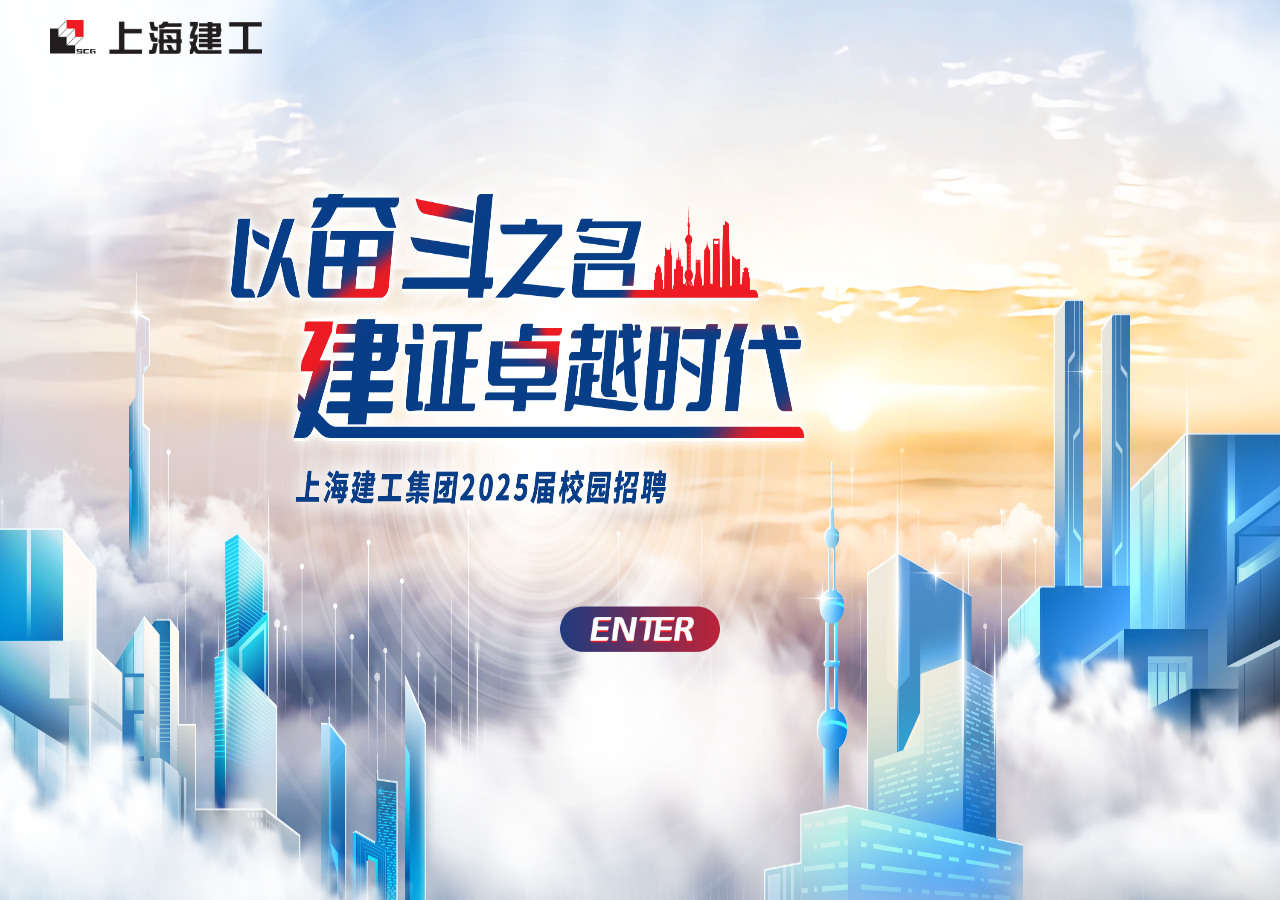
==== commit 91906b68: "初始化" ====
--- a/index.html
+++ b/index.html
@@ -1,231 +1,152 @@
 <!DOCTYPE html>
 <html lang="en">
+
 <head>
-  <!-- JSl70ee6Jeu8oxGMrnHo3wvqVj9bJJhqny8ovd8jeAdW8zS6lGyMfg4YvP5ZGYLPdS2XzC8arn1nfU9tlh5NT6Po3hvJfE0NNgPdnr4VinI= -->
-  <!-- 是否使用数据接口：否 -->
-  <meta charset="UTF-8">
-  <meta name="viewport" content="width=device-width, initial-scale=1.0">
-  <meta http-equiv="X-UA-Compatible" content="ie=edge">
-  <meta http-equiv="Content-Type" content="text/html; charset=utf-8" />
-  <meta name="viewport" content="width=device-width,initial-scale=1" />
-  <title>汇丰银行2025校园招聘</title>
-  <meta content="汇丰银行2025校园招聘，前程无忧为您提供最新招聘职位，校园招聘信息，面试技巧等。帮助您顺利踏入汇丰银行2025校园的大门，开启一段崭新的职业生涯。" name="description">
-  <meta content="汇丰银行2025校园招聘,汇丰银行2025校园招聘信息,汇丰银行2025校园招聘" name="keywords">
-  <meta http-equiv="expires" content="0">
-  <meta http-equiv="pragma" content="no-cache">
-  <meta http-equiv="cache-control" content="no-cache">
-  <meta name="format-detection" content="telephone=no">
-  <meta name="viewport" content="width=device-width,initial-scale=1,minimum-scale=1,maximum-scale=1,user-scalable=no" />
-  <meta name="viewport" content="width=1280">
-  <meta name="robots" content="all" />
-  <meta http-equiv="cache-control" content="no-siteapp">
-  <meta name="render" content="webkit|ie-comp|ie-stand">
-  <link rel="stylesheet" href="./css/reset.min.css">
-  <!-- <link rel="stylesheet" href="./css/style.css"> -->
-  <!-- <script src="https://campus.51job.com/51job-ideal-cdn/ienv/2022d1d1d5/ienv.min.js"></script>
-  <script src="https://campus.51job.com/51job-ideal-cdn/jquery/2022d1d12d4/jquery.min.js"></script> -->
-  <script type="text/javascript">
-    if (/(iPhone|iPad|iPod|iOS|Android)/i.test(navigator.userAgent)) {
-      window.location.href="./m/index.html"
-    } else {
+    <meta charset="UTF-8">
+    <!-- 制作人信息 -->
 
-    }
-  </script>
-  <!-- 51统计 -->
-  <link rel="stylesheet" type="text/css" href="css/reset.min.css" />
-  <script>
-    var sId = "2bcb8d4c5956c9aa0345824df34c0d81";
-    show = document.createElement("script");
-    show.src = "//analysis.51job.com/show.js?" + sId;
-    var headElement = document.getElementsByTagName("head")[0];
-    headElement.appendChild(show);
-   </script>
-                   
-  <style type="text/css">
-    body{
-      font-family: 'light';
-    }
-    /*版权*/
-    .copyright {
-      position: absolute;
-      bottom:0;
-      width: 100%;
-      text-align: center;
-      height: 50px;
-      line-height: 50px;
-      color: #000;
-      font-size: 12px;
-      z-index: 20;
-    }
+    <meta http-equiv="Content-Type" content="text/html; charset=utf-8" />
+    <meta name="viewport" content="width=device-width,initial-scale=1" />
+    <title>上海建工集团2025届校园招聘</title>
+    <meta
+        content="上海建工2022职位招聘 前程无忧官方网站，提供最新 上海建工2022职位招聘职位，校园招聘信息， 信永中和（北京）国际投资管理有限公司面试技巧等。帮助您顺利踏入信永中和（北京）国际投资管理有限公司的大门，与众多信永中和（北京）国际投资管理有限公司精英们开启一段崭新的职业生涯。"
+        name="description">
+    <meta content="人才，招聘，简历，工作，求职，面试，应聘，跳槽，高薪，兼职，猎头，薪酬，薪资，培训，测评，人事" name="keywords">
+    <meta http-equiv="expires" content="0">
+    <meta name="viewport" content="width=device-width,initial-scale=1" />
+    <meta name="viewport" content="width=1200">
+    <meta http-equiv="pragma" content="no-cache">
+    <meta http-equiv="cache-control" content="no-cache">
+    <meta name="format-detection" content="telephone=no">
+    <meta name="robots" content="all" />
+    <meta http-equiv="cache-control" content="no-siteapp">
+    <meta name="render" content="webkit|ie-comp|ie-stand">
+    <meta http-equiv="x-ua-compatible" content="IE=edge,chrome=1">
+    <!--相对路径代码 -->
+    <link href="css/reset.min.css" rel="stylesheet" type="text/css">
+    <link rel="stylesheet" href="css/in.css">
+    <script type="text /javascript"  src="js/jquery-1.12.3.min.js"></script>
+    <script>
+        var sId = "46c67bed153cfbe02079aa014f3d6387";
+        show = document.createElement("script");
+        show.src = "//analysis.51job.com/show.js?" + sId;
+        var headElement = document.getElementsByTagName("head")[0];
+        headElement.appendChild(show);
+    </script>
 
-    #demo1{
-      height: 100vh;
-      width: 100%;
-      position: relative;
-      background: url(images/zsj.png) no-repeat top left/100% 100%;
-    }
-    .s1-content{
-      height:  calc(100% - 160px); /* 设置容器高度为 100% */
-      display: flex;
-      flex-direction: column;
-      justify-content: center; /* 水平居中 */
-      align-items: center; /* 垂直居中 */
 
-    }
-    .navbox{
-        display: flex;
-        justify-content: center; /* 水平居中 */
-        align-items: center; /* 垂直居中 */
-        cursor: pointer;
-    }
-    .navbox .l,
-    .navbox .r,
-    .navbox .c{
-      width: 384px;
-	    height:520px;  
-      background-color: #ffffff;
-      box-shadow: 0px 0px 40px 0px 
-        rgba(0, 0, 0, 0.1);
-      border-radius: 20px;
-      margin-top: 180px;
-    }
-    .navbox .l img,
-    .navbox .r img,
-    .navbox .c img{
-      width: 100%;
-      border-radius: 20px 20px 0px 0px;
-    }
-    .navbox .l{
-      margin-right: 50px;
-    }
-    .navbox p{
-      padding-left: 20px;
-      padding-bottom: 15px;
-      box-sizing: border-box;
-      font-size: 24px;
-    }
-    .navbox h2{
-      font-size: 32px;
-	    color: #cc2c2f;
-      padding: 36px 0px 15px 26px;
-      box-sizing: border-box;
-    }
-    @media (max-width: 1200px) {
-      .navbox .l,
-      .navbox .r,
-      .navbox .c{
-        flex: 1;
-        width: auto;
-        height:520px;  
-        background-color: #ffffff;
-        box-shadow: 0px 0px 40px 0px 
-          rgba(0, 0, 0, 0.1);
-        border-radius: 20px;
-        margin-top: 180px;
-      }
-    }
-    .logo{
-      position: absolute;
-      top: 10%;
-      left: 5%;
-      box-sizing: border-box;
-      width: 160px;
-	    height: 49px;
-    }
-    .sjx{
-      width: 15px !important;
-      height: 15px !important;
-      vertical-align: middle;
-      /* margin-right: 15px; */
-    }
-    .navbox a{
-      color: #000;
-    }
+    <script>
+        function IsPC() {
+            var userAgentInfo = navigator.userAgent;
+            var Agents = ["Android", "iPhone", "SymbianOS", "Windows Phone", "iPad", "iPod"];
+            var flag = true;
+            for (var v = 0; v < Agents.length; v++) {
+                if (userAgentInfo.indexOf(Agents[v]) > 0) {
+                    flag = false;
+                    break;
+                }
+            }
+            return flag;
+        }
+        if (IsPC() == false) {
+            location.href = 'http://ideal.51job.com/m/scg/';
+        }
+    </script>
+    <style>
+        .cen_c {
+            position: relative;
+            z-index: 2;
+        }
 
-    @font-face {
-    font-family: light;
-    src: url('../font/light.woff') format('truetype');
-    }
-  
-  </style>
+        body,
+        html {
+            /* min-width: 1280px;
+            min-height: 680px; */
+            width: 100%;
+            height: 100%;
+            margin: 0 auto;
+            background: #fcdbb8;
+        }
+
+        * {
+            box-sizing: border-box;
+        }
+
+        a {
+            text-decoration: none !important;
+        }
+
+        .a {
+            animation: heartBeat 2s infinite;
+        }
+
+        .wrap {
+            overflow: hidden;
+            width: 100%;
+            height: 100%;
+            margin: 0 auto;
+            position: relative;
+            background: url(img/index_bg.png) no-repeat center center;
+            background-size: 100% 100%;
+        }
+
+        .logo {
+            display: block;
+            position: absolute;
+            width: 212px;
+            height: auto;
+            left: 50px;
+            top: 20px;
+        }
+
+        .top {
+            display: block;
+            width: fit-content;
+            position: absolute;
+            top: 8%;
+            left: 50%;
+            transform: translateX(-50%);
+            /* border: 1px solid red; */
+        }
+
+        .solgon {
+            width: 540px;
+        }
+
+        .top a {
+            display: block;
+            position: absolute;
+            right: calc(50% - 87px);
+            bottom: calc(0vh - 66vh);
+            width: 174px;
+        }
+
+        .top a img {
+            width: 100%;
+        }
+    </style>
 </head>
 
-<body>
-  <!-- <div class="ent">
-    <a href="about.html"><img src="images/ent.png"></a>
-  </div> -->
-  <div id="demo1">
-   
-    <div class="s1-content">
-      <img class="logo" alt="logo" src="images/logo.png" />
-      <div class="navbox">
-        <!-- <div class="l">
-          <img alt="logo" src="images/pic1.png" />
-          <h2>
-            应届生项目
-          </h2>
-          <a href="about1.html">
-           <p>
-            <img class="sjx" src="images/sjx.png" />
-            管理培训生<br>（Graduate Programme）
-           </p>
-          </a>
-          <a href="about2.html">
-            <p>
-              <img class="sjx" src="images/sjx.png" />
-              未来领袖计划<br>（Supernova Programme）
-             </p>
-          </a>
+<body ondragstart="return false">
+    <div class="wrap">
+        <img src="img/logo.png" alt="" class="logo">
+        <div class="top">
+            <!-- <img src="img/solgon.png" alt="" class="solgon"> -->
+            <a class="a" href="index1.html">
+                <img src="img/enter.png" alt="">
+            </a>
+        </div>
+        <!--版权信息区域-->
+        <!-- <div class="end">
+            <img src="images/hand1.png" />&nbsp;未经51job.com同意，不得转载本网站之所有招聘信息及作品；无忧工作网版权所有&copy;1999-<script>document.write((new Date()).getFullYear())</script>
         </div> -->
-        <div class="c">
-          <img alt="logo" src="images/pic2.png" />
-          <h2>
-            实习生项目
-          </h2>
-          <!-- <a  href="sip.html">
-            <p>
-              <img class="sjx" src="images/sjx.png" />
-              暑期实习生<br> （Summer Intern Programme）
-            </p>
-          </a> -->
-          <a href="csp.html">
-           <p>
-            <img class="sjx" src="images/sjx.png" />
-            <span>
-              中国学生计划<br>
-              （China Student Programme）
-            </span>
-           </p>
-          </a>
-        </div>
-        <!-- <div class="r">
-          <img alt="logo" src="images/pic3.jpg" />
-          <h2>
-            汇聚英才·成就未来
-          </h2>
-          <a target="_blank" href="https://campus.51job.com/competition">
-           <p>
-            <img class="sjx" src="images/sjx.png" />
-            <span>
-              汇丰中国未来商业领袖挑战赛
-            </span>
-           </p>
-          </a>
-        </div> -->
-      </div>
+        <!--版权信息区域end-->
     </div>
-    <!-- <img class="slogan" alt="logo" src="images/slogan.png" /> -->
-  </div>
-  <div class="copyright">
-    <p>
-      Copyright © 51job. All Rights Reserved.
-      <!-- <img src="images/hand.png" />未经51job.com同意，不得转载本网站之所有招聘信息及作品；无忧工作网版权所有&copy;1999-
-      <script>
-        document.write((new Date()).getFullYear())
-      </script> -->
-    </p>
-  </div>
 </body>
 
+</html>
+<script src="./js/jquery-1.12.3.min.js"></script>
+<script>
+</script>
 
 </html>
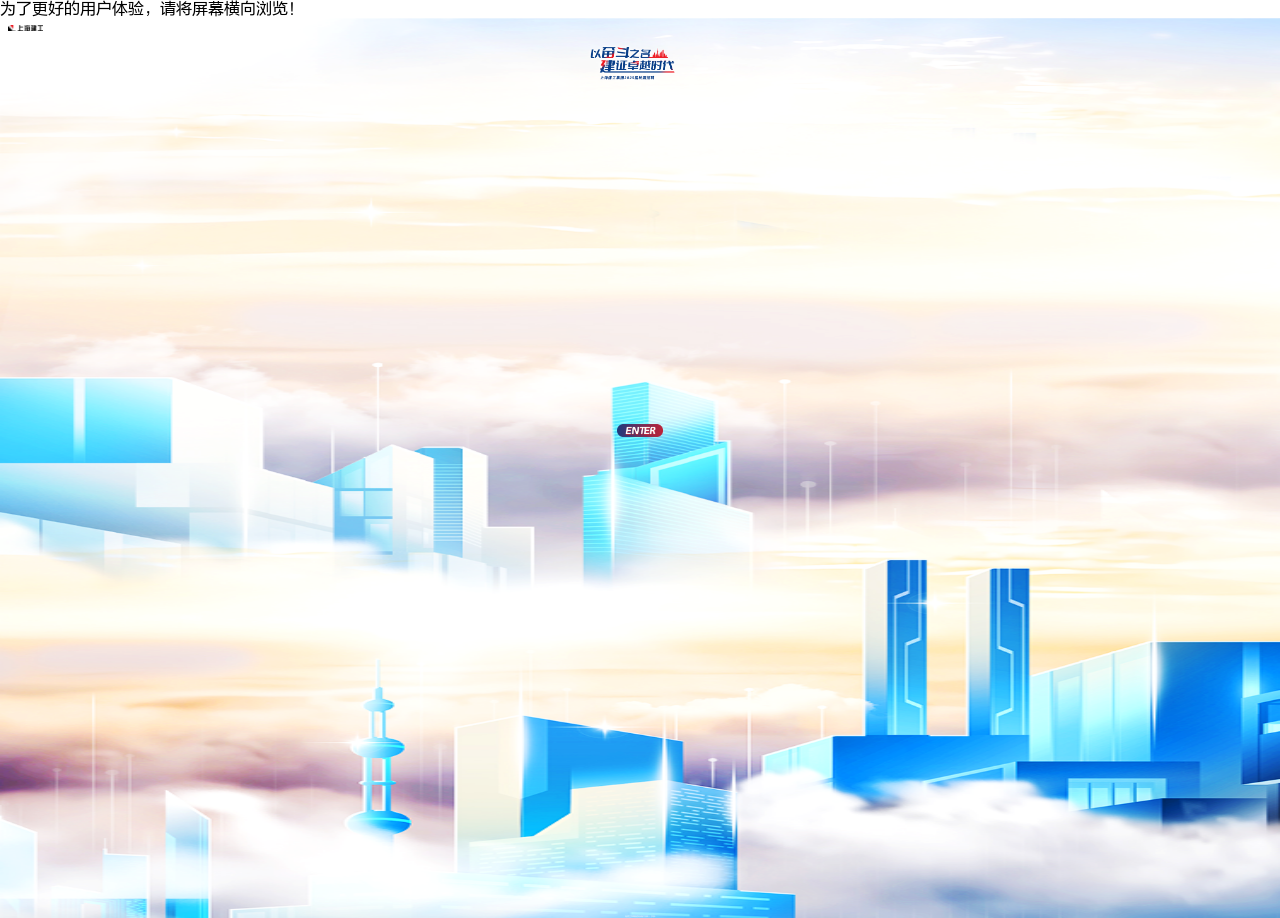
==== commit ec055b05: "2" ====
--- a/index.html
+++ b/index.html
@@ -2,151 +2,1013 @@
 <html lang="en">
 
 <head>
-    <meta charset="UTF-8">
     <!-- 制作人信息 -->
-
-    <meta http-equiv="Content-Type" content="text/html; charset=utf-8" />
-    <meta name="viewport" content="width=device-width,initial-scale=1" />
+    <!-- [base64] -->
+    <!-- 是否使用数据接口：是 -->
     <title>上海建工集团2025届校园招聘</title>
-    <meta
-        content="上海建工2022职位招聘 前程无忧官方网站，提供最新 上海建工2022职位招聘职位，校园招聘信息， 信永中和（北京）国际投资管理有限公司面试技巧等。帮助您顺利踏入信永中和（北京）国际投资管理有限公司的大门，与众多信永中和（北京）国际投资管理有限公司精英们开启一段崭新的职业生涯。"
+    <meta content="上海建工招聘前程无忧官方网站，提供最新上海建工招聘职位，校园招聘信息，上海建工面试技巧等。帮助您顺利踏入上海建工的大门，与众多上海建工精英们开启一段崭新的职业生涯。"
         name="description">
     <meta content="人才，招聘，简历，工作，求职，面试，应聘，跳槽，高薪，兼职，猎头，薪酬，薪资，培训，测评，人事" name="keywords">
-    <meta http-equiv="expires" content="0">
-    <meta name="viewport" content="width=device-width,initial-scale=1" />
-    <meta name="viewport" content="width=1200">
-    <meta http-equiv="pragma" content="no-cache">
-    <meta http-equiv="cache-control" content="no-cache">
+    <meta http-equiv="Content-Type" content="text/html; charset=utf-8">
+    <meta http-equiv="pragma" content="no-cach">
+    <meta name="robots" content="all">
+    <meta http-equiv="x-rim-auto-match" content="none">
     <meta name="format-detection" content="telephone=no">
-    <meta name="robots" content="all" />
-    <meta http-equiv="cache-control" content="no-siteapp">
-    <meta name="render" content="webkit|ie-comp|ie-stand">
-    <meta http-equiv="x-ua-compatible" content="IE=edge,chrome=1">
-    <!--相对路径代码 -->
-    <link href="css/reset.min.css" rel="stylesheet" type="text/css">
-    <link rel="stylesheet" href="css/in.css">
-    <script type="text /javascript"  src="js/jquery-1.12.3.min.js"></script>
+    <meta name="format-detection" content="email=no">
+    <meta name="format-detection" content="address=no">
+    <meta name="format-detection" content="date=no">
+    <meta name="viewport"
+        content="width=device-width, user-scalable=no, initial-scale=1.0, maximum-scale=1.0, minimum-scale=1.0">
+    <meta http-equiv="Cache-Control" content="no-cache, no-store, must-revalidate" />
+    <meta http-equiv="Pragma" content="no-cache" />
+    <meta http-equiv="Expires" content="0" />
+    <link rel="stylesheet" href="css/reset.min.css">
+    <link rel="stylesheet" type="text/css" href="css/swiper.min.css" />
+    <link rel="stylesheet" href="css/animate.min.css">
+    <link rel="stylesheet" href="css/style.css">
+    <script src="https://res.wx.qq.com/open/js/jweixin-1.6.0.js"></script>
+    <script src="https://campus.51job.com/51job-ideal-cdn/ienv/2022d1d1d5/ienv.min.js"></script>
+    <link rel="stylesheet" href="css/job.css">
+    <script type="text/javascript">
+        if (/(iPhone|iPad|iPod|iOS|Android)/i.test(navigator.userAgent)) {
+            window.IENV.config({
+                rem: { bline: 'bx', rval: 750 }
+            });
+        } else {
+            // window.location.href = "https://ideal.51job.com/scg/";
+        }
+        var loader51 = new IENV.Loader({ auto: true });
+    </script>
+
     <script>
-        var sId = "46c67bed153cfbe02079aa014f3d6387";
+        var sId = "9306b519cdfe94d2c8fc0e733b0b8842";
         show = document.createElement("script");
-        show.src = "//analysis.51job.com/show.js?" + sId;
+        show.src = "https://analysis.51job.com/show.js?" + sId;
         var headElement = document.getElementsByTagName("head")[0];
         headElement.appendChild(show);
     </script>
 
-
+</head>
+
+<body>
+
+    <!-- 横屏 -->
+    <div class="cover posa">
+        <div class="iphone Rotate"></div>
+        <p>为了更好的用户体验，请将屏幕横向浏览！</p>
+    </div>
+    <!-- 横屏 -->
+    <div class="swiper-container">
+        <div class="swiper-wrapper">
+            <!-- 引导页 -->
+            <div class="swiper-slide" id="s0">
+                <div class="top ani" s-a-effect="fadeInUp" s-a-duration="1s" s-a-delay="0.2s">
+                    <img class="logo" src="images/logo.png" alt="">
+                </div>
+                <div class="slogan ani" s-a-effect="fadeInUp" s-a-duration="1s" s-a-delay="0.3s" style="height: 40%;">
+                    <img src="images/slogan.png" alt="">
+                </div>
+                <div class="enter enter1 ani" s-a-effect="fadeOutUp" s-a-duration="1.5s" s-a-delay="0.8s"
+                    s-a-iteration-count="infinite">
+                    <img src="images/enter.png">
+                </div>
+                <div class="footer">
+                    无忧工作网版权所有©<span>1999 -
+                        <script>document.write(new Date().getFullYear());</script>
+                    </span>
+                </div>
+            </div>
+            <!-- 集团简介 -->
+            <div class="swiper-slide" id="s1">
+                <div class="page-L">
+                    <div class="top">
+                        <img class="banner" src="images/banner.png" alt="">
+                    </div>
+                    <div class="info">
+                        <div class="txt">
+                            <!-- <video src="https://ideal.chinaceotv.com/2022/0917ycj/jgjt.mp4" controls></video> -->
+                            <div class="tit"><img src="images/s1-title1.png"></div>
+                            <img src="images/s1-1.png" style="width: 6.64rem;">
+                            <div class="tit"><img src="images/s1-title2.png"></div>
+                            <img src="images/s1-2.png" style="width: 6.12rem;">
+                            <div class="tit"><img src="images/s1-title3.png"></div>
+                            <img src="images/s1-3.png" style="width: 6.15rem;">
+                            <br>
+                            <p class="te">
+                                五大事业群，全产业链协同联动，为客户提供高效的建筑<br>
+                                全生命周期服务整体解决方案。
+                            </p>
+                            <br>
+                            <img src="images/s1-4.png">
+                            <br>
+                            <p class="te">
+                                全产业链绿色发展再添新引擎，积极践行“绿水青山就是<br>
+                                金山银山”理念，助力建设“美丽中国”。
+                            </p>
+                            <div class="tit"><img src="images/s1-title4.png"></div>
+                            <img src="images/s1-5.png" style="width: 6.17rem;">
+                            <div class="tit"><img src="images/s1-title5.png"></div>
+                            <img src="images/s1-6.png" style="width: 6.17rem;">
+                        </div>
+                    </div>
+                    <ul class="nav">
+                        <li class="on">集团<br>
+                            简介</li>
+                        <li>公司<br>
+                            简介</li>
+                        <li>人才<br>
+                            发展</li>
+                        <li>校园<br>
+                            招聘</li>
+                        <li>热门<br>
+                            岗位</li>
+                        <li>社会<br>
+                            招聘</li>
+                        <li>实习生<br>
+                            招聘</li>
+                        <li>公司<br>
+                            官网</li>
+                    </ul>
+                    <div class="footer">
+                        无忧工作网版权所有©<span>1999 -
+                            <script>document.write(new Date().getFullYear());</script>
+                        </span>
+                    </div>
+                </div>
+            </div>
+            <!-- 公司简介 -->
+            <div class="swiper-slide" id="s2">
+                <div class="page-L">
+                    <div class="main">
+                        <div class="title">
+                            <img src="images/s2-title.png">
+                        </div>
+                        <div class="info">
+                            <div class="txt">
+                                <div class="cen_c1">
+                                    <div class="jt">
+                                        <div class="jg jt_1  jts">上海建工一建集团<br>有限公司</div>
+                                        <div class="jg jt_2">上海建工二建集团<br>有限公司</div>
+                                    </div>
+                                    <div class="text1">
+                                        <div class="st">
+                                            <p><span>上海建工一建集团</span>上海建工一建集团有限公司成立于1953年，是世界500强企业上海建工集团股份有限公司的全资子公司，是一家具有房屋建筑施工总承包特级资质和建筑行业（建筑工程）甲级设计资质的大型建筑企业集团，注册资金10亿元人民币，年合同签约额超500亿元以上，年施工产值超350亿元以上，年营业收入超300亿元左右。业务施工领域遍及高大精深的超高层商业综合体、住宅、综合及专业医院、城市更新、体育场馆设施、轨道交通、预制装配式路桥及建筑、市政及水利工程、规划馆及科技馆、工业厂房及化工厂、灯光亮化、海绵城市、综合管廊、寺庙及道观、历史保护建筑及平移、地铁维保和机电物业等，覆盖长三角、大西南、大湾区等地域。
+                                            </p>
+                                        </div>
+                                        <div class="st" style="display: none;margin-bottom: 20px;">
+                                            <p><span>上海建工二建集团</span>有限公司成立于1954年，是上海建工集团股份有限公司全资子集团之一，具有房屋建筑工程总承包特级、建筑工程设计甲级、市政公用工程施工总承包一级等多项企业资质。
+                                            </p>
+                                            <p>二建集团在沪下设工程公司9家，设计院1家，设立区域分公司6家，投资设立独立法人企业5家。</p>
+                                            <p>集团注册资本6亿元，员工4500余人，年合同签约额超过470亿元，年施工产值超过270亿元，在建项目270余个。集团下设工程公司9家，区域分公司6家，工程设计院1家；集团投资设立独立法人企业5家。
+                                            </p>
+                                            <p>集团以“一核”（上海）、“两翼”（长三角）、“四省”（江西、湖北、河南、湖南）为区域布局重点，市场开拓成绩显著。相继承接承建了沪内外众多地标性工程，历年品牌工程包括：上海国际赛车场、上海世博会主题馆、国家会展中心（上海）、上海自然博物馆、上海浦东足球场、上海迪士尼乐园酒店、金砖国家新开发银行总部大楼、上海市第一人民医院住院医疗综合大楼、上海浦东机场三期扩建工程、南昌绿地中央广场、武汉恒隆广场、郑州绿地会展城、大连国贸中心、长沙奥特莱斯、南京科举博物馆等。
+                                            </p>
+                                            <p>集团聚焦发展需求，将技术优势转化为产业集群优势，形成逆作法、城市更新、超高层建筑、预制装配建筑、超大超深基坑等领域的核心技术优势。近年来，一大批工程荣获国家鲁班奖、詹天佑大奖、国家优质工程奖、上海市白玉兰奖等质量品牌。
+                                            </p>
+                                            <p>集团秉持“建设国内一流、广受赞誉的工程总承包服务商”为企业愿景，期待与您携手共谋发展！</p>
+                                        </div>
+                                    </div>
+                                    <div class="jt" style="margin-top: 0.2rem;">
+                                        <div class="jg jt_1 ">上海建工四建集团<br>有限公司</div>
+                                        <div class="jg jt_2">上海建工五建集团<br>有限公司</div>
+                                    </div>
+                                    <div class="text1">
+                                        <div class="st" style="display: none;">
+                                            <p><span>上海建工四建集团</span>有限公司成立于1964年2月，系隶属“世界500强”上海建工集团股份有限公司旗下的全资子集团，具有国家建筑工程施工总承包特级资质、建筑行业（建筑工程）甲级设计资质的企业，同时还具有市政公用工程施工总承包一级，地基与基础工程、附着升降脚手架、钢结构、机电设备安装、建筑装修装饰、既有建筑改建、市政养护等多项专业承包一级资质，是目前国内极少数具备贯穿建筑全生命周期服务能力的大型总承包企业。集团现有职工4500余人，其中各类工程技术和经济管理人员占90%以上，注册资本6亿元，总资产150亿元，年经营额突破450亿元，年产值逾400亿元，年施工面积超过2000万平方米。
+                                            </p>
+                                            <p>上海建工四建集团依靠雄厚的技术力量，精良的施工装备，先进的施工工艺和严格精细的科学管理，先后承建了上海博物馆、上海大剧院、上海图书馆、上海科技馆、世博会中国馆、世博文化演艺中心、迪士尼奇幻童话城堡、上海国际金融中心、南京紫峰大厦、南京金鹰天地广场、杭州来福士广场、湖州喜来登温泉度假酒店、广州新电视塔、中山大学、深圳大学等一大批市内外标志性建筑。
+                                            </p>
+                                            <p>迄今为止，集团共有32项工程问鼎中国建筑工程质量最高奖——“鲁班奖”，
+                                                是上海地区唯一荣获“创鲁班奖工程突出贡献奖金奖单位”荣誉称号的企业，并有300多项工程获得上海市白玉兰奖或全国其他省同类型奖项，获奖数为全国同类企业之最，在上海施工企业综合实力排名中名列首位，被誉为建筑施工企业两个文明建设的排头兵。
+                                            </p>
+                                        </div>
+                                        <div class="st" style="display: none;">
+                                            <p><span>上海建工五建集团</span>有限公司成立于1964年，系世界500强企业上海建工集团股份有限公司的全资子公司，具有房屋建筑工程施工总承包特级资质，市政公用工程总承包、机电安装总承包、地基与基础、建筑装修装饰、钢结构、起重设备安装等6项专业一级资质，以及建筑设计甲级资质、古建筑工程专业承包一级资质、文物保护工程施工二级资质。具有年承接任务量“五百亿”、年综合营业额“三百三十亿”以上能力。
+                                            </p>
+                                            <p>五建集团始终将“一流产品”视为企业发展的生命线，稳步推进全国化发展，足迹遍布长三角、东北、西北、华南和广西等区域的70余座城市，并开拓了越南、乌兹别克斯坦等“一带一路”海外市场，先后被认定为高新技术企业、上海市级企业技术中心、上海市第一届装配式建筑优秀企业、上海市首批装配式建筑产业基地、上海市第一批工程总承包试点企业、上海市专利工作示范企业，获评全国优秀施工企业、上海市文明单位、市重点工程实事立功竞赛金杯公司、上海市五一劳动奖状等称号。
+                                            </p>
+                                        </div>
+                                    </div>
+                                    <div class="jt">
+                                        <div class="jg jt_1 ">上海建工七建集团<br>有限公司</div>
+                                        <div class="jg jt_2">上海建工集团股份<br>有限公司总承包部</div>
+                                    </div>
+                                    <div class="text1">
+                                        <div class="st" style="display: none;">
+                                            <p><span>上海建工七建集团有限公司</span>（以下简称集团）是国家建筑工程施工总承包特级、建筑行业甲级设计资质的大型建筑企业集团，系上海建工集团主要成员。能胜任各类大型工业、公共和民用建筑工程、装饰工程、市政工程、公路工程等总承包施工、专业承包施工和建筑工程设计。集团拥有总承包工程公司、机械施工和安装专业工程公司、工程设计研究院等单位，以及京津冀事业部等埠外区域公司。
+                                            </p>
+                                            <p>集团成立于1964年，经历了初创、变革、创新、壮大四个发展阶段，形成了“和谐为本，追求卓越”的核心理念，确立了“上海领先、全国一流、国际知名”的企业发展战略目标。集团坚持以市场为导向、服务顾客为宗旨、项目为重心、创新为动力，不断提升管理能级，承建了华亭宾馆、世博中心、世博轴、国家会展中心、虹桥综合交通枢纽、浦东国际机场、杨浦大桥、上海磁悬浮工程、迪士尼、北京京西宾馆、天津市文化中心商业体、俄罗斯波罗的海明珠工程等一大批国家、省、直辖市级重大工程以及境外工程，以工程质量优、建设进度快、文明施工、善打硬仗、诚信服务而称誉业界。
+                                            </p>
+                                            <p>集团外拓市场、内抓管理，经营地域立足上海，遍布北京、天津、河北、陕西、山东、安徽、海南等国内13个省、直辖市。集团在通过GB/T国家质量、职业健康安全与环境管理体系认证后，积极导入推行卓越绩效管理模式，促进了企业施工规模、品牌和综合实力持续较快发展。先后荣获国家优质工程鲁班奖、银质奖、詹天佑大奖、国家市政金奖、全国用户满意工程、上海优质工程“白玉兰”奖、上海市政金奖等300余项；联合国、国家、部、市科技进步奖等100余项次。
+                                            </p>
+                                            <p>集团荣获全国“五一”劳动奖状、全国文明单位、全国优秀施工企业、全国质量奖、全国和谐劳动关系模范企业、全国建筑业AAA级信用企业、中国建筑业竞争力百强企业、上海市市长质量奖等荣誉称号。集团被上海市人民政府命名为“建设精锐”特色公司。在上海市建筑施工企业综合实力30强评选中十次名列第一。
+                                            </p>
+                                            <div class="vid">
+                                                <video src="http://ideal.chinaceotv.com/2020/shjg/v5.mp4"
+                                                    poster="./images/mv3.png" class="video" controls=""></video>
+                                            </div>
+                                        </div>
+                                        <div class="st" style="display: none;">
+                                            <p><span>上海建工集团总承包部</span>自1994年成立以来，作为上海建工集团承揽全国特大型、标志性项目经营和施工总承包管理的事业部，在300米以上超高层、机场航站楼、铁路车站、大型文体设施、大型交通枢纽、特大型桥梁等领域创造一项项奇迹。总承包部每年承建的上海市重大工程、集团重大工程、外埠标志项目的数量占在建项目的1/4以上，在“高、大、精、深、难”等大型项目中积累了丰富的总承包、总集成管理经验。以上海中心大厦、上海迪士尼乐园、国家会展中心、昆山中环工程为代表的四项“超级工程”荣获四项国家“鲁班奖.
+                                                ”、三项“詹天佑奖”以及一项国优金奖，代表了集团和总承包部最高的施工管理水平。
+                                            </p>
+                                            <p>为提高发展质量，总承包部提出“上海总部、全国引领、海外试点、重在项管”的16字发展方针，同时着力管理公司3.0版建设，补强三级管控体系，在工程项目层面上着力打造以项目经理（M）、总工程师（E）、总经济师（E）、安全督察员（S）等4人为核心的项目管理团队，简称为“MEES菱形管控”，提升项目层面管控能级。通过4种不同方式组合，推动总包管控、商务管控、风险管控、质量管控上一个新的台阶。
+                                            </p>
+                                            <p>总承包部秉承以增强核心竞争力和品牌影响力为目标，立足上海，深耕全国市场，重点拓展超高层、大型综合体、大型市政类项目。着力构建员工职业发展通道，着力培养领军人物和高端专业人才，以BIM技术、装配式工艺、城市更新、综合管廊等行业前沿领域为创新突破口，提高行业竞争力。同时倡导工程总承包管理理念，加快水利水电和铁路等新业务领域拓展。为打造成为集团经营、管理、资源和人才“四大中心”，总承包部将努力实现从“生产型建造”向“生产+服务+智能建造”转变！
+                                            </p>
+                                            <p>总承包部期待与您携手共谋发展！</p>
+                                        </div>
+                                    </div>
+                                    <div class="jt">
+                                        <div class="jg jt_1 ">天津住宅建设发展集团<br>有限公司</div>
+                                        <div class="jg jt_2">上海市安装工程集团<br>有限公司</div>
+                                    </div>
+                                    <div class="text1">
+                                        <div class="st" style="display: none;">
+                                            <p><span>天津住宅建设发展集团有限公司</span>自1998年成立以来，历经三次重大改革，时至今日充分融合上海建工集团全国化发展、全产业链协同联动、打造建筑全生命周期服务商的“三全”发展战略，逐渐形成“和谐为本，追求卓越”的核心理念，坚持以“智造未来·装配天下”为信念，坚持创新驱动发展，全力推进节能、环保、绿色、低碳产业，确定了一个核心、三个体系和“七化”为特征的发展途径，培育了集土地整理、科研、设计、房地产开发、构配件生产、新型建材与住宅部品制造、建筑施工
+                                                、装饰装修、节能与环境检测、房屋销售、物业运营管理于一体的完整产业链，创造性地打造出了一条绿色建筑的流水生产线。
+                                            </p>
+                                            <p>多年来，天住集团以“服务社会，造福百姓”为宗旨，坚持诚信经营、质量第一，开发建设了梅江华厦津典、华城领秀、凤栖梧桐、梅江会展中心、津湾广场、海河剧院、棉3创意街区、民园体育场改造、中共天津市委党校改扩建、天津市民族文化宫改扩建、天津生态城图书档案馆幕墙深化设计施工等一大批在天津具有影响力的大型住宅小区、公共建设项目及全市重点工程，形成了良好的社会声誉。
+                                            </p>
+                                        </div>
+                                        <div class="st" style="display: none;">
+                                            <p><span>上海市安装工程集团有限公司</span>创立于1958年，具有机电安装、冶炼工程、化工石油、市政公用等施工总承包壹级资质及机电设备安装、消防设施、建筑智能化、管道工程等多项工程专业承包壹级资质和房屋建筑工程施工总承包、建筑装饰装修工程设计与施工（一体化）贰级资质、建筑智能化系统设计专项甲级资质以及化工石化医药行业（化工工程、石油及化工产品储运）专业工程设计甲级资质的大型施工企业，具备工业工程EPC总承包、高级民用工程机电总承包、智能化系统工程总承包能力。
+                                            </p>
+                                            <p>集团是全部参加建国50周年以来《上海市十大金奖经典建筑》机电设备安装的施工企业，也是唯一承担2010年上海世博会“一轴四馆”等永久性场馆机电设备安装的企业。新中国成立60周年“百项经典建设工程”中，安装集团承建的8个项目入选。
+                                            </p>
+                                            <p>60年来，安装集团承建的工程荣获鲁班奖、国家金奖、部优质奖、中国市政工程金杯奖和中国土木工程（詹天佑）大奖、白玉兰奖等400余项。安装集团两次获得全国“五一”劳动奖状；先后获得全国先进企业、上海市文明单位、上海市重大工程建设金杯奖等殊荣。
+                                            </p>
+                                            <p>安装集团大力实施“全国化、集团化、纵向一体化”的发展战略，始终秉承“和谐为本、追求卓越、回报社会、惠及员工”的企业宗旨，努力把安装集团建设成为集设计、建筑、机电安装、制造、设备租赁、机电物业管理等为一体的国内一流的大型建筑安装企业。
+                                            </p>
+                                        </div>
+                                    </div>
+                                    <div class="jt">
+                                        <div class="jg jt_1 ">上海市基础工程集团<br>有限公司</div>
+                                        <div class="jg jt_2">上海市机械施工集团<br>有限公司</div>
+                                    </div>
+                                    <div class="text1">
+                                        <div class="st" style="display: none;">
+                                            <p><span>上海市基础工程集团</span>有限公司（简称：基础集团）始创于1919年，迄今已有百年底蕴。基础集团前身为丹麦商人创办的康益洋行，1953年收归国有，现隶属世界500强企业上海建工集团股份有限公司旗下全资子集团。
+                                            </p>
+                                            <p>基础集团注册资金5亿元，年营业额收入超过100亿。主营：桥梁高架、轨道交通、公路隧道、管道工程、地基基础、水工港口、房屋建筑等工程领域，具有雄厚的技术实力和研发能力。拥有多项施工总承包、专业承包一级资质（建筑工程、市政公用工程、桥梁工程等）、及岩土工程设计甲级资质等。
+                                            </p>
+                                            <p>基础集团在册员工2600余人；拥有高级职称200余人，其中教授级高级工程师20人；各类注册类执业资格人员350余人，其中具有一级注册建造师资格的200余人；同时拥有上海市领军人才、享有国务院津贴、国家级、市级劳模数名。
+                                            </p>
+                                            <div class="vid">
+                                                <video src="http://ideal.chinaceotv.com/2020/shjg/video.mp4"
+                                                    poster="./images/mv4.png" class="video" controls=""></video>
+                                            </div>
+                                        </div>
+                                        <div class="st" style="display: none;">
+                                            <p><span>上海市机械施工集团</span>有限公司成立于1958年，是上海建工集团股份有限公司的核心企业之一，是我国现代化大型机械施工的专业队伍，注册资金达人民币6亿元。集团具有房屋建筑工程和市政公用工程施工总承包双壹级资质；钢结构工程、地基与基础工程、起重设备安装工程等多项专业承包壹级；以及拥有特种设备安装的技术力量和基础配备。
+                                            </p>
+                                            <p>历年荣获全国五一劳动奖状、 “高新技术企业”、上海市创新型企业，全国建筑业科技进步与技术创新先进单位以及“全国模范劳动关系和谐企业”等殊荣。
+                                            </p>
+                                            <p>主营业务：钢结构工程、轨道交通工程、深基础工程、公路隧道工程等</p>
+                                            <p>主要代表建筑及工程：上海中心、广州电视塔、上海国家会展中心、国家大剧院、港珠澳大桥旅检大楼、东方明珠电视塔、金茂大厦、3D打印景观桥梁、大连绿地中心、南京紫峰大厦、苏州东方之门、世博会一轴四馆、迪士尼、上海磁悬浮、上海及周边城市轨道交通与高架道路等
+                                            </p>
+                                            <p>【福利待遇】五险二金、门急诊医疗商业保险、免费体检、人才公寓、餐贴、通讯贴、交通贴、生日福利、带薪年假、超长春节假期、班车等福利</p>
+                                            <p>【优惠政策】对于符合上海落户政策的同学，积分可额外加3分</p>
+                                            <div class="vid">
+                                                <video src="http://ideal.chinaceotv.com/2020/shjg/v8.mp4"
+                                                    poster="./images/mv5.png" class="video" controls=""></video>
+                                            </div>
+                                        </div>
+                                    </div>
+                                    <div class="jt">
+                                        <div class="jg jt_1 ">上海市建筑装饰工程集团<br>有限公司</div>
+                                        <div class="jg jt_2">上海园林（集团）<br>有限公司</div>
+                                    </div>
+                                    <div class="text1">
+                                        <div class="st" style="display: none;">
+                                            <p><span>上海市建筑装饰工程集团</span>有限公司（中文简称：上海建工装饰集团）成立于1987年，是世界500企业上海建工集团股份有限公司所属的全资子公司，具有国家甲级建筑装饰设计资质、一级建筑装饰施工资质以及建筑总承包、建筑幕墙、文物保护工程等相关设计与施工资质。
+                                            </p>
+                                            <p>我们主要从事公共建筑工程的装饰工程设计与施工，知名重大项目有上海迪士尼乐园、2010年世博会中国馆、世博中心、世博轴、船舶馆；北京国家大剧院、人民大会堂上海厅、钓鱼台国宾馆；广州塔；天津环球金融中心；无锡灵山胜境梵宫；上海环球金融中心、金茂大厦、上海中心大厦、和平饭店、华尔道夫大酒店、高铁虹桥站、虹桥机场，复旦光华楼、上海美术馆、东方之冠水上竞技中心等。
+                                            </p>
+                                            <p>我们获得过联合国教科文组织亚太文化遗产保护杰出奖、中国建筑工程鲁班奖、全国装饰工程金奖、上海市白玉兰优质工程奖、上海市重大工程建设金杯奖；全国五一劳动奖状、中国建筑装饰百强企业、上海市职工最满意企业、上海市信得过建筑装饰企业等荣誉。由此确立了我们在行业内国内知名，上海第一的地位。
+                                            </p>
+                                            <p>我们一贯重视以人才建设推动企业进步。现有员工数逾1800人，所学专业涵盖了土建类的建筑学、土木工程、暖通、给排水，以及环境艺术设计、机械设计制造、建筑经济等。
+                                            </p>
+                                            <p>我们着眼于整合设计、施工、管理、服务的综合优势，为客户提供“一揽子”解决方案，将我们打造成为在行业内有广泛影响力、在市场上有核心竞争力、为客户提供完整产品和完整服务的专业公司。
+                                            </p>
+                                            <p>我们的企业精神是：追求品质的卓越，我们永无止境。</p>
+                                        </div>
+                                        <div class="st" style="display: none;">
+                                            <p><span>上海园林（集团）有限公司</span>隶属于上海建工集团股份有限公司，于1993年成立。自成立之初就秉承绿色发展理念，不断前行，确立了全国园林行业的领先地位。园林集团以规划设计、工程建设、运营管理、生态修复、花卉产业等方面的园林全产业链为依托，致力于给城市的绿化环境建设带来日新月异的变革。
+                                            </p>
+                                            <p>近年来，园林集团凭借高超的创新技术、专业的施工能力和丰富的管理经验，在全国30余座城市完成了大批重大工程，在美、英、法等国家打造出了20余座一流的中国古典园林，使得园林集团立足上海、迈向全国、通往世界。2018年，园林集团将企业愿景调整为打造全国综合实力最强的卓越和广受赞誉的生态园林产业集团，环境工程成为园林集团双主业中的另一主业，园林集团先后成立了上海琸域环境工程有限公司、上海琸源水生态环境工程公司，聚焦环境治理，助力生态文明建设。
+                                            </p>
+                                            <p>园林集团资质齐全，业务全面，在规划设计领域具备城乡规划、风景园林、建筑、道路、桥梁、文保、林调等资质，在工程建设领域具备市政、建筑、古建筑、环保、文物保护等资质，涵盖到建设各领域，可胜任多种类型的项目建设。
+                                            </p>
+                                            <p>上海建工园林集团始终站在时代的前沿，注重科研创新、人才队伍建设，充分利用自身的技术、人才和品牌优势，全力推进全国化发展、全产业链协调联动、全生命周期服务商的“三全”战略，为更美好的明天不懈努力。
+                                            </p>
+                                        </div>
+                                    </div>
+                                    <div class="jt">
+                                        <div class="jg jt_1 ">上海市政工程设计研究总院<br>(集团)有限公司</div>
+                                        <div class="jg jt_2 ">上海市建工设计研究总院<br>有限公司</div>
+                                    </div>
+                                    <div class="text1">
+                                        <div class="st" style="display: none;">
+                                            <p><span>上海市政工程设计研究总院(集团)有限公司</span>(简称上海市政总院)成立于1954年，从事规划、工程设计和咨询、工程建设总承包及项目管理全过程服务。现拥有综合交通、地下空间与地下工程学科和规划、给水、排水、道路、桥梁、结构、城市轨道交通、铁路、固废、建筑、水利水运、环境工程、城市园林景观、燃气、热力、设备、技术经济、信息技术、勘察、施工管理和工程总承包等专业，综合实力位居国内同行前列。
+                                            </p>
+                                            <p>现有员工近6000人，拥有1位中国工程院院士、7位全国工程勘察设计大师、43位享受国务院特殊津贴专家、11位上海领军人才、13位上海市优秀技术带头人、近250位教授级高级工程师，建有院士工作室、大师工作室和博士后工作站。
+                                            </p>
+                                        </div>
+                                        <div class="st" style="display: none;">
+                                            <p><span>上海市建工设计研究总院有限公司</span>（简称“上海建工总院”）的前身是上海市建筑施工技术研究所，成立于
+                                                1979年1月；1993年3月，正式更名为“上海市建工设计研究院”；2003年，改制为股份制公司，更名为“上海市建工设计研究院有限公司”，完成了事业单位向企业的转变；2017年1月，升级成为“上海市建工设计研究总院有限公司”，为上海建工集团旗下一级子公司。拥有建筑行业设计甲级、工程咨询资信甲级、城乡规划编制甲级、岩土工程甲级、风景园林工程设计专项甲级及工程监理甲级等六大甲级资质，并建有建设机械检测国家级试验室。
+                                            </p>
+                                            <p>上海建工总院坚持“走出去”，积极拓展上海及全国大市场。设立多家沪外实体分院，形成以上海及长三角市场为中心、辐射中西部地区的“1+4+X”全国市场，设计项目遍及全国27个省（市）、自治区及部分海外市场，业务涵盖城市规划、建筑设计、市政设计、景观设计、室内设计、装饰设计、岩土工程设计，以及装配式建筑设计（PC）、工程总承包（EPC）、城市更新等领域，可为客户提供项目咨询、项目规划、建筑方案设计、施工图设计、设计管理等全过程设计服务。总院积极服务于房地产商、政府与事业单位等重要客户，不断提高客户满意度，培育了一批战略性大客户。
+                                            </p>
+                                            <p>上海建工总院通过“三全”战略互联深入，以“五大引擎”助力发展。经过四十多年的不懈努力，总院在“十三五”期间，坚持推进“三全”战略（全国化、全专业、全过程），大力发展“五大引擎”（原创策划、装配式建筑、工程总承包、城市更新、新专业及新领域），承接设计了一批具有较高社会影响力的标志性工程，坚定走出了一条质量与效益并重、发展与创新同步的全面协调和可持续的发展之路，为建设美丽中国奉献更多、更好的建筑精品。
+                                            </p>
+                                        </div>
+                                    </div>
+                                    <div class="jt">
+                                        <div class="jg jt_1">上海建工房产<br>有限公司</div>
+                                        <div class="jg jt_2">上海建工集团投资<br>有限公司</div>
+                                    </div>
+                                    <div class="text1">
+                                        <div class="st" style="display: none;">
+                                            <p><span>上海建工房产有限公司</span>成立于1998年，注册资本金9亿元，是上海建工集团股份有限公司核心成员企业，下辖子公司、合资公司50余家。公司具备国内最高一级房地产开发资质，也是上海房地产行业中最早通过ISO9001质量管理体系认证的企业之一。
+                                            </p>
+                                            <p>上海建工房产坚持以用户为本，以市场需求为导向，贯彻“立足本地，辐射全国，科学布局、深耕市场，集成优势，联动发展”的总体战略布局。经过20多年的发展，产品已涵盖住宅、商业、办公、酒店、酒店式公寓、产业园区等；产品由中低端向中高端转变，经营模式由单一开发销售转为开发销售和置业经营多元化模式转型。公司先后进入徐州、苏州、南京、南昌、天津及海南市场，形成了以南京为核心，辐射徐州、苏州等城市的长三角重点区域市场，以南昌为中心的中原区域市场和以天津为中心的京津冀区域市场。
+                                            </p>
+                                            <p>在上海建工集团“和谐为本，追求卓越”的文化理念引领下，上海建工房产以“专攻建筑经典，成就人居梦想”为使命，用心规划、精心建设、尽心服务，不懈追求“建筑、艺术、生活”的和谐相融，实现“放心房、买放心”的品牌境界。公司先后荣获“上海市‘五一’劳动奖状”、“全国住房城乡建设系统先进集体”等荣誉称号。公司开发的楼盘获“鲁班奖”、“詹天佑奖”、“白玉兰”奖、上海市优秀住宅综合金奖等殊荣。
+                                            </p>
+                                        </div>
+                                        <div class="st" style="display: none;">
+                                            <p><span>上海建工集团投资有限公司</span>（以下简称“投资公司”或“公司”）成立于2015年6月，是世界500强企业上海建工集团股份有限公司（以下简称“上海建工”或“集团”）全资设立、拥有独立法人资格的投资平台公司，注册资本30亿元。作为上海建工开展城市基础设施领域项目融资、投资、建设、运营的专业平台，承担着上海建工投资拉动、产业联动的责任与使命。
+                                            </p>
+                                            <p>自20世纪90年代初，上海建工以“资产经营带动生产经营、生产经营推动资产经营”的发展理念为引领，聚焦建筑主业的同时，逐步立足上海走向全国，探索开展城市基础设施投资业务，以BT、BOT等方式参与投资建设了上海和长三角区域多地的城市道路、高速公路、轨道交通、综合交通枢纽，主要有上海延安高架路（中段）、同三国道（上海A段）、上海轨交1号线南站改造、常州客运中心、无锡吴越路（A标段）、南京南站综合枢纽站等。截止到“十一五”末，十年内上海建工基建投资业务从零起步，累计参与投资建设城市基础设施项目12个，投资合同总额达到百亿。
+                                            </p>
+                                            <p>进入“十二五”，为加快推进上海建工“全国化”战略步伐，进一步发挥投资引领拉动作用，开拓全国化市场发展空间，寻找新的主业增长极，促进带动发展结构转型升级，2011年11月，上海建工组建城建投资发展事业部，专门负责城市基础设施投资业务；2015年6月，为实现城建投资业务实体化运作，具有独立法人资格的投资公司成立，形成了投资事业部和投资公司“一套班子、两块牌子”协同发展新格局，城建投资发展能级进一步提升。
+                                            </p>
+                                            <p>公司成立以来，紧紧围绕集团“三全”（全国化、全产业链、全生命周期）战略，贯彻投资拉动、产业联动的使命，坚持“价值投资、品质发展”的发展理念，形成了“城市基础设施投资、城市更新投资、战略性权益类投资”长中短相结合的三大主业投资格局，并聚焦集团产业链、供应链，拓展了“类金融（融资租赁、商业保理、经营性租赁、保险经纪）、资产运营（基础设施项目运营、商业物业运营等）、新能源（光伏等）”上下游相配套的三大新兴投资业务。
+                                            </p>
+                                            <p>作为上海建工“五大事业群”之一，公司主营区域覆盖长三角、粤港澳大湾区、海南自贸港、成渝双城经济圈等区域，主营业务聚焦基础设施融投资、城市更新、股权基金、融资租赁、智慧运营、保险经纪等业务板块，投资、建设、运营了盐城港城启动区项目、眉山交通与公共事业项目、温州瓯江口市政工程项目、成都都江堰基础设施项目、杭州西湖大学项目、肇庆火车站综合体项目、济宁凤凰台植物公园等重大重点项目，现有在建及运营项目近40个。公司目前年投资额保持在100亿，总资产规模超600亿，累计存量投资合同总额超1000亿。
+                                            </p>
+                                            <p>公司始终秉承“价值投资、赋能城市美好未来”的企业使命，坚持“守正创新、开放进取”的企业精神，以“和谐为本、追求卓越”为核心价值观，以“专业、高效、自律、担当”为职工准则，不断向着实现“成为国际一流的建筑全生命周期服务商”的共同愿景迈进。
+                                            </p>
+                                        </div>
+                                    </div>
+                                    <div class="jt">
+                                        <div class="jg jt_1 ">上海建工建材科技集团股份<br>有限公司</div>
+                                        <div class="jg jt_2 ">上海外经集团控股<br>有限公司</div>
+                                    </div>
+                                    <div class="text1">
+                                        <div class="st" style="display: none;">
+                                            <p><span>上海建工建材科技集团股份有限公司</span>成立于1953年，是世界500强上海建工集团股份有限公司的全资子公司，作为上海地区预拌混凝土、预制构件生产销售的龙头企业，业务范围辐射江苏、浙江、安徽、江西、海南等省份的多个重点城市，配套有建材石矿、外加剂、泵车运输等产业链。
+                                            </p>
+                                            <p>建材科技集团预拌混凝土年产量超4500万立方米，具有超高泵送混凝土、特种混凝土等各类高性能功能化混凝土的研发生产能力，综合实力稳居上海第一、全国第三、世界第五；预制构件年产能近75万方，拥有丰富的预制构件生产经验和强大的预制构件研发生产能力。集团拥有完善的科技研发三级体系，技术和产品广泛应用于超高层建筑、地铁隧道、市政建设、公共建筑、工业建筑和民用建筑等领域，参建了上海中心大厦、环球金融中心、金茂大厦、国家会展中心、上海迪士尼乐园、上海磁悬浮、上海轨交1至18号线、北横通道、南浦大桥等一大批地标性建筑和重大工程建设项目。集团拥有全国建筑业科技进步与技术创新先进企业证书和上海科委颁发的“高新技术企业”证书，一批小众精品混凝土引领行业技术新风尚。
+                                            </p>
+                                            <p>上海建工建材科技集团将会紧跟上海城市建设和国家发展步伐，传承和发扬上海建工执行力、诚信、工匠“三大文化基因”，强化“国家队意识”，塑造“工程师气质”，培育“服务商文化”，践行“和谐、包容、务实、卓越”的核心理念和“感恩、责任、担当”的企业精神，建设科技型现代化建材工业集团，致力于成为中国混凝土行业发展的领跑者！
+                                            </p>
+                                        </div>
+                                        <div class="st" style="display: none;">
+                                            <p><span>上海外经集团控股有限公司</span>（以下简称：上海外经）是一家专业从事国际国内工程承包、对外投资、国际国内招标咨询、进出口贸易和国内外人力资源服务的综合性涉外国有企业。前身为中国上海对外经济技术合作公司，是中国改革开放以来，最早“走出国门”的国有企业之一。
+                                            </p>
+                                            <p>自上世纪90年代起，上海外经连续15年入选ENR全球最大国际工程承包商，被授予ENR荣誉牌。近年来，上海外经及其母公司上海建工在ENR排名位列前十。上海外经多次入选中国服务企业500强、全球华人企业500强、上海企业100强；获得中国对外承包工程企业信用等级3A级，对外劳务合作企业信用等级3A级和境外成套工程行业企业信用等级3A级等资质和荣誉。
+                                            </p>
+                                        </div>
+                                    </div>
+                                    <div class="jt">
+                                        <div class="jg jt_1">上海建工环境科技<br>有限公司</div>
+                                        <div class="jg jt_2 ">上海建工集团股份<br>有限公司海外事业部</div>
+                                    </div>
+                                    <div class="text1">
+                                        <div class="st" style="display: none;">
+                                            <p><span>上海建工环境科技有限公司</span>（以下简称“公司”）是世界500强企业—上海建工集团六大新兴业务板块核心子公司之一。公司具备环境工程设计专项（污染修复工程）甲级、环保工程专业承包一级，拥有114项土壤调查、修复相关专利技术，其中包括15项发明专利及16项环境咨询与工程相关软件著作权，积极参编国家、地方及行业标准4项，并获得“高新技术企业”、“AAA级重合同守信用示范企业”、“QEHS管理体系”等重要认证。公司深度聚焦生态环境全产业链和全生命周期服务，专业领域涵盖国内及国际环境影响评价、排污许可证申领及证后服务、环境风险评价及应急预案服务、环保管家、绿色供应链、ESG咨询、EHS符合性审核及尽职调查评估、节能降碳、污染场地调查、风险评估、修复工程、环境监理、效果评估、竣工环保验收、药剂研发、专业设备租赁、渣土资源再利用、垃圾填埋场生态治理等。
+                                            </p>
+                                            <p>以“设计咨询+技术服务”双轮驱动为势，高效赋能生态环境领域。公司先后完成了700多个污染场地管理咨询项目；为石化、化工、汽车、食品、医药等上千个建设项目提供环境健康安全尽职调查、环境影响评价及政府审批服务；为世界500强公司的头部电子产品品牌公司在华和亚太地区供应链提供数千环保、社会责任、安全和职业卫生审计服务；为国内和国际知名基金和金融机构提供投前和投后的ESG咨询服务。完成上海普陀桃浦智创城603地块、广州广船二期地块、重庆重钢烧结厂原址二标段、上海奉贤奉城镇原塘外化工区历史遗留污染地块、上海金山滨海地区、杭州拱北公交综合体西区块等大型污染治理工程，全方位提供了专业、高效的场地修复技术服务。此外，在海南、湖北、甘肃、浙江、江苏、广东、广西、贵州、山西、吉林等地成就了若干环境修复技术服务。
+                                            </p>
+                                            <p>以生态文明思想为引领，以可持续发展为目标，深入践行“环境修复+”新发展理念，公司全力打开了“环境修复+地下空间开发”、“环境修复+集约化智能化管控”及“环境修复+资源化利用”等运维新模式。通过建立上海普陀、宝山等区域“修复工厂”对周边区域的污染土壤进行集中修复，实现资源化安全再利用和就地消纳，全过程服务于整个规划区域的整治开发，进一步促进当地生态修复可持续发展。为达到项目风险可控、资源优化、降本增效等综合目标，研发打造适用于污染土壤及地下水修复施工全过程的“智慧化管控系统”，全面覆盖项目信息、工程进度、采样检测、土壤运输、堆场管理、环境监测等多维度项目管控。聚焦工程渣土、工程泥浆、河道底泥、市政污泥、非正规垃圾填埋场等城市固体废弃物资源化再利用，通过建立渣土资源化工厂，加快推进设备集成和药剂研发，有效解决渣土处置难、筑路材料紧缺等问题、难题，相关技术已广泛应用于南京南部新城、杭州萧山等地资源化处置项目。
+                                            </p>
+                                            <p>秉持“科技成就环境，匠心铸就和谐”的企业精神，以打造“具有生态环境综合解决能力的服务商”为愿景目标，环境科技坚决服务国家战略，积极践行“绿水青山就是金山银山”重要理念，将勇于肩负生态环境建设“国家队”使命担当，驰而不息高质量推进“美丽中国”建设实践。
+                                            </p>
+                                        </div>
+                                        <div class="st" style="display: none;">
+                                            <p><span>上海建工集团股份有限公司海外工程分公司</span>（简称“上建海外”）是上海建工集团直属从事海外经营业务的单位，经营范围以房屋建筑、道路桥梁、市政工程、港口机场为主，涉及投融资项目、国际承包项目、援外项目、使领项目等类型。自上世纪60年代以来,已在60多个
+                                            </p>
+                                            <p>国家和地区承建了百余个项目，在多个国家和地区设有分支机构。</p>
+                                            <p>作为中国建筑“走出去”领先企业，上建海外积极响应国家“一带一路”战略，2019年度位居美国《工程新闻纪录》（ENR）评选的全球最大250家工程承包商第9位。2019年连续第六次荣获“上海市文明单位”荣誉。2018年在中国对外承包工程企业社会责任绩效评价中荣获社会责任“领先型”企业。
+                                            </p>
+                                            <p>承建的海外重大的标志性的项目有：中国驻美国大使馆新馆，巴基斯坦瓜达尔港，埃及开罗国际会议中心，俄罗斯波罗的海明珠，越南体育场，特多儿童医院，蒙古水电站，柬埔寨路桥工程等一大批海外知名项目等。其中，承建的埃塞俄比亚立交桥、巴基斯坦巴中友谊中心、加蓬体育场、几内亚五万人体育场、赞比亚五万人体育场、金边港集装箱码头项目、萨摩亚政府办公楼项目、圭亚那万豪酒店项目均荣获境外工程鲁班奖。萨摩亚政府办公楼项目、马拉维国际会议中心项目荣获境外工程国家优质工程奖。
+                                            </p>
+                                            <div class="vid">
+                                                <video src="http://ideal.chinaceotv.com/2020/shjg/v0.mp4"
+                                                    poster="./images/mv6.png" class="video" controls=""></video>
+                                            </div>
+                                        </div>
+                                    </div>
+                                    <div class="jt">
+                                        <div class="jg jt_1">上海建工电子商务<br>有限公司</div>
+                                        <div class="jg jt_2 ">上海建工集团股份有限公司工程研究总院</div>
+                                    </div>
+                                    <div class="text1">
+                                        <div class="st" style="display: none;">
+                                            <p><span>上海建工电子商务有限公司</span>成立于2015年10月1日，为世界500强企业上海建工集团股份有限公司所属全资子公司。目前，电商公司已成立兴豐、兴尧、兴裕、兴舜、兴尧旅行社五家全资子公司，以“制度+科技”推进阳光采购，以“营造商”为品牌，打造了“营造阳光”（招投标平台）、“营造商城”（专业化商城平台）、“营造简行”（商旅平台）、“营造产业”（产业服务平台）、“营造视界”（数据分析平台）五大平台。
+                                            </p>
+                                            <p>公司始终保持服务初心，积极探索“建筑+互联网”业务模式，2020年获得上海市高新技术企业证书，2021年通过两化融合管理体系评定和知识产权管理体系认证。在推动工业化与信息化融合的同时，全力打造建筑行业互联网综合服务平台，致力于构筑一个互联化、集成化、数字化、智能化的建筑产业生态圈。
+                                            </p>
+                                        </div>
+                                        <div class="st" style="display: none;">
+                                            <p><span>上海建工集团股份有限公司工程研究总院</span>隶属于上海建工集团股份有限公司，是在原有国家企业技术中心的基础上，充分整合集团科技创新资源组建而成的集团科技创新的载体，是集科技攻关、技术研发、产品创新、工程示范和成果转化为一体的综合性中央研发平台。
+                                            </p>
+                                            <p>研究总院坐落于上海漕河泾开发区浦江高科技园，占地面积30余亩，总建筑面积8500余平方米，与集团国家级企业技术实施共建，现拥有4个市级工程技术研究中心、1个市级创新战略联盟、1个企业发展联盟、1个产业化基地、1个院士专家服务中心和1个博士后工作站；同时拥有建筑工程甲级和市政行业甲级设计资质、岩土勘察设计乙级资质。
+                                            </p>
+                                            <p>研究总院为上海建工的一系列重特大、标志性工程项目实施提供重要技术支撑，是科技领军人物、行业专家、优秀人才专心科研与工程实践的聚集地。</p>
+                                        </div>
+                                    </div>
+                                    <div class="jt">
+                                        <div class="jg jt_1">上海建工羿云科技<br>有限公司</div>
+                                        <div class="jg jt_2 ">上海市工程建设咨询监理<br>有限公司</div>
+                                    </div>
+                                    <div class="text1">
+                                        <div class="st" style="display: none;">
+                                            <p><span>上海建工羿云科技有限公司</span>于2019年7月成立，是全球500强企业上海建工集团股份有限公司的全资控股子公司，坐落于上海建工原总部大楼（浦东陆家嘴福山路33号），致力于以数字化赋能行业高质量发展，下设有组织人力资源部、综合管理部、财务部、商务管理部、智慧工地业务部、研发部、项目运营部和运行维护部等核心部门。公司广纳贤才，现有人员中985/211及海外名校占比超40%，中高级职称及专业技术人员超60%，主营业务为软件开发、信息系统集成、运行维护及咨询等，是建筑服务业的一支新生力量。
+                                            </p>
+                                            <p>公司初创至今，始终秉承上海建工优秀文化基因，践行“守正创新，行稳致远”，力求在建工i.SCG信息系统建设的技术及实施服务、智慧工地应用标准制定、平台研发和运维、网络安全和数据管理等服务行业信息化、数字化领域深耕，代表上海建工与上海市住建委、交委、区级平台、业主方监管平台等进行信息化数据对接与共享，并参与一网通办、一网统管等相关技术交流和支持。
+                                            </p>
+                                        </div>
+                                        <div class="st" style="display: none;">
+                                            <p><span>上海市工程建设咨询监理有限公司</span>创建于1988年初，是国家建设部批准的首批建设监理试点单位，具备工程监理综合资质、工程咨询甲级资信、人防监理甲级资质等多项专业资质，经过30余年的发展历程，已成为全国领先、上海一流的综合型工程咨询和技术服务性企业。是行业内实力最强的企业之一，为一大批国家和地方的特大、重大、重点项目提供了咨询服务，荣获国家级奖项80余项，省市级奖项300余项。
+                                            </p>
+                                        </div>
+                                    </div>
+                                </div>
+                                <br>
+                            </div>
+                        </div>
+                        <ul class="nav">
+                            <li>集团<br>
+                                简介</li>
+                            <li class="on">公司<br>
+                                简介</li>
+                            <li>人才<br>
+                                发展</li>
+                            <li>校园<br>
+                                招聘</li>
+                            <li>热门<br>
+                            岗位</li>
+                            <li>社会<br>
+                                招聘</li>
+                            <li>实习生<br>
+                                招聘</li>
+                            <li>公司<br>
+                                官网</li>
+                        </ul>
+                    </div>
+                    <div class="footer">
+                        无忧工作网版权所有©<span>1999 -
+                            <script>document.write(new Date().getFullYear());</script>
+                        </span>
+                    </div>
+                </div>
+            </div>
+            <!-- 人才发展 -->
+            <div class="swiper-slide" id="s3">
+                <div class="page-L">
+                    <div class="main">
+                        <div class="title">
+                            <img src="images/s3-title.png">
+                        </div>
+                        <div class="info">
+                            <div class="txt">
+                                <img src="images/s3-1.png" style="width: 6.42rem;">
+                                <br>
+                                <br>
+                                <img src="images/s3-2.png" style="width: 6.51rem;">
+                                <br>
+                                <br>
+                                <img src="images/s3-3.png" style="width: 6.29rem;">
+                                <br>
+                                <br>
+                                <img src="images/s3-4.png" style="width: 5.76rem;">
+                                <br>
+                                <img src="images/s3-5.png" style="width: 6.06rem;">
+                            </div>
+                        </div>
+                        <ul class="nav">
+                            <li>集团<br>
+                                简介</li>
+                            <li>公司<br>
+                                简介</li>
+                            <li class="on">人才<br>
+                                发展</li>
+                            <li>校园<br>
+                                招聘</li>
+                            <li>热门<br>
+                            岗位</li>
+                            <li>社会<br>
+                                招聘</li>
+                            <li>实习生<br>
+                                招聘</li>
+                            <li>公司<br>
+                                官网</li>
+                        </ul>
+                    </div>
+                    <div class="footer">
+                        无忧工作网版权所有©<span>1999 -
+                            <script>document.write(new Date().getFullYear());</script>
+                        </span>
+                    </div>
+                </div>
+            </div>
+            <!-- 校园招聘 -->
+            <div class="swiper-slide" id="s4">
+                <div class="page-L">
+                    <div class="main">
+                        <div class="title">
+                            <img src="images/s4-title.png">
+                        </div>
+                        <div class="info">
+                            <div class="txt">
+                                <div class="search-box">
+                                    <div class="inp">
+                                        <span>招聘单位：</span>
+                                        <div>
+                                            <select id="coid1" class="coid">
+                                                <option value="">全部招聘单位</option>
+                                            </select>
+                                        </div>
+                                    </div>
+                                    <div class="inp">
+                                        <span>工作地点：</span>
+                                        <div>
+                                            <select id="jobarea1" class="jobarea">
+                                                <option value="">全部工作地点</option>
+                                            </select>
+                                        </div>
+                                    </div>
+                                    <div class="keyword-box">
+                                        <input type="text" id="keyword1" class="keyword" placeholder="请输入关键字"
+                                            placeholder-style="color: red;">
+                                        <div class="search-btn search-btn1">搜&nbsp;索</div>
+                                    </div>
+                                </div>
+                                <div class="zwbox">
+                                    <div class="functypebox functypebox1">
+                                        <div class="hong b" data-key='A'>
+                                            <div>土木工程类</div>
+                                            <!--<div class="poscode1">
+                                                <div data-key2="1">工程技术研究</div>
+                                                <div data-key2="2">项目技术管理</div>
+                                                <div data-key2="3">项目施工管理</div>
+                                                <div data-key2="4">项目设备管理</div>
+                                                <div data-key2="5">项目安全管理</div>
+                                                <div data-key2="6">项目质量管理</div>
+                                                &lt;!&ndash; <div data-key2="7"></div> &ndash;&gt;
+                                                <div data-key2="8">项目造价管理</div>
+                                                <div data-key2="9">项目商务管理</div>
+                                            </div>-->
+                                        </div>
+                                        <div class="hong b" data-key='B'>
+                                            <div>设计咨询类</div>
+                                            <!--<div class="poscode1">
+                                                <div data-key2="1">市政设计</div>
+                                                <div data-key2="2">建筑设计</div>
+                                                <div data-key2="3">园林设计</div>
+                                                <div data-key2="4">工程监理</div>
+                                            </div>-->
+                                        </div>
+                                        <div class="hong b" data-key='C'>
+                                            <div>环境工程类</div>
+                                            <!--<div class="poscode1">
+                                                <div data-key2="1">技术检测分析</div>
+                                                <div data-key2="2">土壤修复</div>
+                                                <div data-key2="3">水处理</div>
+                                                <div data-key2="4">建材质量管理</div>
+                                            </div>-->
+                                        </div>
+                                        <div class="hong b" data-key='D'>
+                                            <div>机电安装类</div>
+                                            <!--<div class="poscode1">
+                                                <div data-key2="1">暖通管理</div>
+                                                <div data-key2="2">电气管理</div>
+                                                <div data-key2="3">给排水</div>
+                                                <div data-key2="4">焊接技术</div>
+                                            </div>-->
+                                        </div>
+                                        <div class="hong b" data-key='E'>
+                                            <div>电子信息类</div>
+                                            <!--<div class="poscode1">
+                                                <div data-key2="1">计算机信息管理</div>
+                                                <div data-key2="2">信息技术管理</div>
+                                                <div data-key2="3">软件开发</div>
+                                                <div data-key2="4">运维管理</div>
+                                            </div>-->
+                                        </div>
+                                        <div class="hong b" data-key='F'>
+                                            <div>投资商务类</div>
+                                            <!--<div class="poscode1">
+                                                <div data-key2="1">市场管理</div>
+                                                <div data-key2="2">投资管理</div>
+                                                <div data-key2="3">风控管理</div>
+                                                <div data-key2="4">电子商务</div>
+                                            </div>-->
+                                        </div>
+                                        <div class="hong b" data-key='G'>
+                                            <div>财务管理类</div>
+                                            <!--<div class="poscode1">
+                                                <div data-key2="1">财务管理</div>
+                                                <div data-key2="2">会计</div>
+                                                <div data-key2="3">审计</div>
+                                            </div>-->
+                                        </div>
+                                        <div class="hong b" data-key='H'>
+                                            <div>法务管理类</div>
+                                            <!--<div class="poscode1">
+                                                <div data-key2="1">法务管理</div>
+                                            </div>-->
+                                        </div>
+                                        <div class="hong b" data-key='I'>
+                                            <div>行政职能类</div>
+                                            <!--<div class="poscode1">
+                                                <div data-key2="1">人力资源管理</div>
+                                                <div data-key2="2">行政管理</div>
+                                                <div data-key2="3">党群管理</div>
+                                                <div data-key2="4">档案管理</div>
+                                                <div data-key2="5">翻译外协</div>
+                                            </div>-->
+                                        </div>
+                                        <div class="hong b" data-key='J'>
+                                            <div>管培生类</div>
+                                        </div>
+                                        <!-- <div class="hong b" data-key='J'>
+                                            <div>博士后工作站</div>
+                                            <div class="poscode1">
+                                                <div data-key2="1">博士后工作站</div>
+                                            </div>
+                                        </div> -->
+                                    </div>
+                                    <div class="zwlist zwlist1">
+                                        <div class="tishi">
+                                            <img src="images/tips.png" style="width: 4.46rem;">
+                                            <!--<div class="hong b job-t1">特别提醒</div>
+                                            <br>
+                                            <div class="hong">申请流程</div><br>
+                                            <div class="job-subt"><span class="hong b">step 01</span></div>
+                                            <div>在左侧职能列表中，请选择您要应聘的职能类别；</div>
+                                            <br>
+                                            <div class="job-subt2"><span class="hong b">step 02</span></div>
+                                            <div>在您阅读完对应职位描述后，点击<span class="hong">【申请职位】</span>完成投递。</div>
+                                            <div>每位同学可以<span class="hong">最多申请5个</span>岗位，所选岗位为<span
+                                                    class="hong">平行志愿</span>，不分先后。</div>-->
+                                        </div>
+                                        <!-- <ul class="list">
+                                            <li>
+                                                <div class="name">
+                                                    <div></div>
+                                                    <a href="" class="go">立即招聘</a>
+                                                </div>
+                                                <div>
+                                                    <div>工作地点：</div>
+                                                    <div>招聘岗位：</div>
+                                                    <div>招聘人数：</div>
+                                                </div>
+                                            </li>
+                                        </ul> -->
+                                    </div>
+                                </div>
+                            </div>
+                        </div>
+                        <ul class="nav">
+                            <li>集团<br>
+                                简介</li>
+                            <li>公司<br>
+                                简介</li>
+                            <li>人才<br>
+                                发展</li>
+                            <li class="on">校园<br>
+                                招聘</li>
+                            <li>热门<br>
+                            岗位</li>
+                            <li>社会<br>
+                                招聘</li>
+                            <li>实习生<br>
+                                招聘</li>
+                            <li>公司<br>
+                                官网</li>
+                        </ul>
+                    </div>
+                    <div class="footer">
+                        无忧工作网版权所有©<span>1999 -
+                            <script>document.write(new Date().getFullYear());</script>
+                        </span>
+                    </div>
+                </div>
+            </div>
+            <!-- 热门岗位 -->
+             <div class="swiper-slide" id="s5">
+                <div class="page-L">
+                    <div class="main">
+                        <div class="title">
+                            <img src="images/rm-title.png">
+                        </div>
+                        <div class="info">
+                            <div class="txt">
+                                 <div class="jobbox">
+                                    <div class="jobs">
+                                        <div class="job-l">
+                                            <img src="images/dian.png" alt="" />
+                                            项目技术管理
+                                        </div>
+                                        <div class="job-r">
+                                        <a href="">
+                                            <img src="images/td1.png"/>
+                                        </a>
+                                        </div>
+                                    </div>
+                                </div>
+                            </div>
+                        </div>
+                        <ul class="nav">
+                            <li>集团<br>
+                                简介</li>
+                            <li>公司<br>
+                                简介</li>
+                            <li>人才<br>
+                                发展</li>
+                            <li>校园<br>
+                                招聘</li>
+                            <li  class="on">热门<br>
+                            岗位</li>
+                            <li>社会<br>
+                                招聘</li>
+                            <li>实习生<br>
+                                招聘</li>
+                            <li>公司<br>
+                                官网</li>
+                        </ul>
+                    </div>
+                    <div class="footer">
+                        无忧工作网版权所有©<span>1999 -
+                            <script>document.write(new Date().getFullYear());</script>
+                        </span>
+                    </div>
+                </div>
+            </div>
+            <!-- 社会招聘 -->
+            <div class="swiper-slide" id="s5">
+                <div class="page-L">
+                    <div class="main">
+                        <div class="title">
+                            <img src="images/s5-title.png">
+                        </div>
+                        <div class="info">
+                            <div class="txt">
+                                <div class="search-box">
+                                    <div class="inp">
+                                        <span>招聘单位：</span>
+                                        <div>
+                                            <select id="coid2" class="coid">
+                                                <option value="">全部招聘单位</option>
+                                            </select>
+                                        </div>
+                                    </div>
+                                    <div class="inp">
+                                        <span>工作地点：</span>
+                                        <div>
+                                            <select name="" id="jobarea2" class="jobarea">
+                                                <option value="">全部工作地点</option>
+                                            </select>
+                                        </div>
+                                    </div>
+                                    <div class="keyword-box">
+                                        <input type="text" id="keyword2" class="keyword" placeholder="请输入关键字">
+                                        <div class="search-btn search-btn2">搜索</div>
+                                    </div>
+                                </div>
+                                <div class="zwbox">
+                                    <div class="functypebox functypebox2">
+
+                                    </div>
+                                    <div class="zwlist zwlist2">
+
+                                    </div>
+                                </div>
+                            </div>
+                        </div>
+                        <ul class="nav">
+                            <li>集团<br>
+                                简介</li>
+                            <li>公司<br>
+                                简介</li>
+                            <li>人才<br>
+                                发展</li>
+                            <li>校园<br>
+                                招聘</li>
+                                <li>热门<br>
+                            岗位</li>
+                            <li class="on">社会<br>
+                                招聘</li>
+                            <li>实习生<br>
+                                招聘</li>
+                            <li>公司<br>
+                                官网</li>
+                        </ul>
+                    </div>
+                    <div class="footer">
+                        无忧工作网版权所有©<span>1999 -
+                            <script>document.write(new Date().getFullYear());</script>
+                        </span>
+                    </div>
+                </div>
+            </div>
+            <!-- 实习生招聘 -->
+            <div class="swiper-slide" id="s6">
+                <div class="page-L">
+                    <div class="main">
+                        <div class="title">
+                            <img src="images/s6-title.png">
+                        </div>
+                        <div class="info">
+                            <div class="txt">
+                                <div class="search-box">
+                                    <div class="inp">
+                                        <span>招聘单位：</span>
+                                        <div>
+                                            <select id="coid3" class="coid">
+                                                <option value="">全部招聘单位</option>
+                                            </select>
+                                        </div>
+                                    </div>
+                                    <div class="inp">
+                                        <span>工作地点：</span>
+                                        <div>
+                                            <select id="jobarea3" class="jobarea">
+                                                <option value="">全部工作地点</option>
+                                            </select>
+                                        </div>
+                                    </div>
+                                    <div class="keyword-box">
+                                        <input type="text" id="keyword3" class="keyword" placeholder="请输入关键字">
+                                        <div class="search-btn search-btn3">搜索</div>
+                                    </div>
+                                </div>
+                                <div class="zwbox">
+                                    <div class="functypebox functypebox3">
+                                        <div data-coid="0">上海建工 集团总部</div>
+                                        <div data-coid="6084875">上海建工 一建集团</div>
+                                        <div data-coid="6084876">上海建工 二建集团</div>
+                                        <div data-coid="6084877">上海建工 四建集团</div>
+                                        <div data-coid="6084878">上海建工 五建集团</div>
+                                        <div data-coid="6084879">上海建工 七建集团</div>
+                                        <div data-coid="0">上海建工 总承包部</div>
+                                        <div data-coid="6084881">上海建工 安装集团</div>
+                                        <div data-coid="6084882">上海建工 基础集团</div>
+                                        <div data-coid="0">上海建工 机施集团</div>
+                                        <div data-coid="6084884">上海建工 装饰集团</div>
+                                        <div data-coid="6084885">上海建工 园林集团</div>
+                                        <div data-coid="0">上海建工 房产公司</div>
+
+                                    </div>
+                                    <div class="zwlist zwlist3">
+                                        <!-- <div class="tishi">
+                                            <div class="hong b">特别提醒</div>
+                                            <br><br>
+                                            <div class="hong">申请流程</div><br>
+                                            <div><img src="images/i1.png" alt="" class="icon"><span
+                                                    class="hong b big">step 01</span></div>
+                                            <div>在左侧职能列表中，请选择您要应聘的职能类别；</div>
+                                            <br>
+                                            <div><img src="images/i2.png" alt="" class="icon"><span
+                                                    class="hong b big">step 02</span></div>
+                                            <div>在您阅读完对应职位描述后，点击<span class="hong">【申请职位】</span>完成投递。</div>
+                                            <div>每位同学可以<span class="hong">最多申请5个</span>岗位，所选岗位为<span
+                                                    class="hong">平行志愿</span>，不分先后。</div>
+                                        </div> -->
+                                        <!-- <ul class="list">
+                                            <li>
+                                                <div class="name">
+                                                    <div></div>
+                                                    <a href="" class="go">立即招聘</a>
+                                                </div>
+                                                <div>
+                                                    <div>工作地点：</div>
+                                                    <div>招聘岗位：</div>
+                                                    <div>招聘人数：</div>
+                                                </div>
+                                            </li>
+                                        </ul> -->
+                                    </div>
+                                </div>
+                            </div>
+                        </div>
+                        <ul class="nav">
+                            <li>集团<br>
+                                简介</li>
+                            <li>公司<br>
+                                简介</li>
+                            <li>人才<br>
+                                发展</li>
+                            <li>校园<br>
+                                招聘</li>
+                                <li>热门<br>
+                            岗位</li>
+                            <li>社会<br>
+                                招聘</li>
+                            <li class="on">实习生<br>
+                                招聘</li>
+                            <li>公司<br>
+                                官网</li>
+                        </ul>
+                    </div>
+                    <div class="footer">
+                        无忧工作网版权所有©<span>1999 -
+                            <script>document.write(new Date().getFullYear());</script>
+                        </span>
+                    </div>
+                </div>
+            </div>
+            <!-- 公司官网 -->
+            <div class="swiper-slide" id="s7">
+                <div class="page-L">
+                    <div class="main">
+                        <div class="title">
+                            <img src="images/s7-title.png">
+                        </div>
+                        <div class="info">
+                            <div class="txt">
+                                <h2>集团总部 - 上海建工集团股份有限公司</h2>
+                                <div class="zong">
+                                    <p><img src="images/icon1.png" alt=""><b>地址：</b>上海市东大名路666号</p>
+                                    <p><img src="images/icon2.png" alt=""><b>邮编：</b>200080</p>
+                                    <p><img src="images/icon3.png" alt=""><b>电话：</b>（021）55885959</p>
+                                    <p><img src="images/icon4.png" alt=""><b>传真：</b>（021）55886222</p>
+                                    <p><img src="images/icon5.png" alt=""><b>网址：</b>http://www.scg.com.cn</p>
+                                </div>
+                                <p class="zi">子（集团总部）公司及部门</p>
+                                <img src="images/line.png">
+                                <div class="con">
+
+                                </div>
+                            </div>
+                        </div>
+                        <ul class="nav">
+                            <li>集团<br>
+                                简介</li>
+                            <li>公司<br>
+                                简介</li>
+                            <li>人才<br>
+                                发展</li>
+                            <li>校园<br>
+                                招聘</li>
+                                <li>热门<br>
+                            岗位</li>
+                            <li>社会<br>
+                                招聘</li>
+                            <li>实习生<br>
+                                招聘</li>
+                            <li class="on">公司<br>
+                                官网</li>
+                        </ul>
+                    </div>
+                    <div class="footer">
+                        无忧工作网版权所有©<span>1999 -
+                            <script>document.write(new Date().getFullYear());</script>
+                        </span>
+                    </div>
+                </div>
+            </div>
+        </div>
+    </div>
+    <script src="js/jquery.min.js" type="text/javascript" charset="utf-8"></script>
+    <script src="https://js.51jobcdn.com/in/js/2018/coapi/coapi.min.js"></script>
+    <script src="js/swiper.js"></script>
+    <script src="js/script.js"></script>
+    <script src="js/custom.js"></script>
+    <script src="js/job.js"></script>
+    <script src="js/data.js"></script>
+    <script src="js/rmjob.js"></script>
     <script>
-        function IsPC() {
-            var userAgentInfo = navigator.userAgent;
-            var Agents = ["Android", "iPhone", "SymbianOS", "Windows Phone", "iPad", "iPod"];
-            var flag = true;
-            for (var v = 0; v < Agents.length; v++) {
-                if (userAgentInfo.indexOf(Agents[v]) > 0) {
-                    flag = false;
-                    break;
-                }
-            }
-            return flag;
-        }
-        if (IsPC() == false) {
-            location.href = 'http://ideal.51job.com/m/scg/';
-        }
+        var elevideo = $("video");
+
+        $(".jg").click(function () {
+            var index = $(".jg").index(this)
+            // $(".st").hide()
+            $(".st").eq(index).toggle()
+            $(".st").eq(index + 1).hide()
+            $(".st").eq(index - 1).hide()
+            $(".jg").removeClass("jts").eq(index).addClass("jts")
+            elevideo.each(function (index, item) {
+                $(item)[0].pause()
+            })
+        })
     </script>
-    <style>
-        .cen_c {
-            position: relative;
-            z-index: 2;
-        }
-
-        body,
-        html {
-            /* min-width: 1280px;
-            min-height: 680px; */
-            width: 100%;
-            height: 100%;
-            margin: 0 auto;
-            background: #fcdbb8;
-        }
-
-        * {
-            box-sizing: border-box;
-        }
-
-        a {
-            text-decoration: none !important;
-        }
-
-        .a {
-            animation: heartBeat 2s infinite;
-        }
-
-        .wrap {
-            overflow: hidden;
-            width: 100%;
-            height: 100%;
-            margin: 0 auto;
-            position: relative;
-            background: url(img/index_bg.png) no-repeat center center;
-            background-size: 100% 100%;
-        }
-
-        .logo {
-            display: block;
-            position: absolute;
-            width: 212px;
-            height: auto;
-            left: 50px;
-            top: 20px;
-        }
-
-        .top {
-            display: block;
-            width: fit-content;
-            position: absolute;
-            top: 8%;
-            left: 50%;
-            transform: translateX(-50%);
-            /* border: 1px solid red; */
-        }
-
-        .solgon {
-            width: 540px;
-        }
-
-        .top a {
-            display: block;
-            position: absolute;
-            right: calc(50% - 87px);
-            bottom: calc(0vh - 66vh);
-            width: 174px;
-        }
-
-        .top a img {
-            width: 100%;
-        }
-    </style>
-</head>
-
-<body ondragstart="return false">
-    <div class="wrap">
-        <img src="img/logo.png" alt="" class="logo">
-        <div class="top">
-            <!-- <img src="img/solgon.png" alt="" class="solgon"> -->
-            <a class="a" href="index1.html">
-                <img src="img/enter.png" alt="">
-            </a>
-        </div>
-        <!--版权信息区域-->
-        <!-- <div class="end">
-            <img src="images/hand1.png" />&nbsp;未经51job.com同意，不得转载本网站之所有招聘信息及作品；无忧工作网版权所有&copy;1999-<script>document.write((new Date()).getFullYear())</script>
-        </div> -->
-        <!--版权信息区域end-->
-    </div>
+    <script>
+        $.support.cors = true; //        
+        window.IENV.useShare({
+            title: '上海建工集团2025校园招聘',
+            desc: '行无止境 共向未来',
+            link: location.href,
+            imgUrl: "images/share.png",  //图片路径
+            debug: false
+        }) 
+    </script>
+
 </body>
 
-</html>
-<script src="./js/jquery-1.12.3.min.js"></script>
-<script>
-</script>
-
 </html>
--- a/css/style.css
+++ b/css/style.css
@@ -0,0 +1,292 @@
+@charset "utf-8";
+/* ----------------
+	公共样式开始
+----------------- */
+/*长页面滚轮*/
+html,body{
+	width: 100%;
+	height: 100%;
+}
+.swiper-container{
+	width: 100%;
+	height: 100%;	
+}
+.swiper-slide{
+	overflow: auto;
+	-webkit-overflow-scrolling: touch;
+}
+.page-L {
+	width: 100%;
+	height: 100%;
+	position: relative;
+}
+.page-L::-webkit-scrollbar{
+	display: none;
+}
+
+img{display: block;margin: 0 auto;max-width: 100%;}
+/*中间内容*/
+.main{
+	box-sizing: border-box;
+	padding-top: 0.01rem;
+	padding-bottom: 0;
+	/*此处 padding-bottom 大小要和底部footer等高*/
+}
+.main .top{
+
+}
+.main .top .banner{
+	width: 100%;
+}
+.main .title{
+	margin: 0.6rem auto 0.4rem;
+}
+.main .title img{
+	height: 0.92rem;
+}
+.main .info{
+	padding: 0.1rem 0;
+	margin: 0 0.55rem;
+	color: #264764;
+}
+.info .tit{
+	width: 2.91rem;
+	margin: 0.7rem auto 0.4rem;
+}
+
+.info .txt{
+	line-height: 0.4rem;
+	font-size: 0.22rem;
+	height: 12rem;
+	color: #264764;
+	overflow-y: scroll;
+	-webkit-overflow-scrolling: touch;
+}
+.txt video{
+	width: 100%;
+}
+.txt .te{
+	text-align: center;
+}
+
+.nav{
+	position: absolute;
+	bottom: 0;
+	width: 100%;
+	height: 1.26rem;
+	display: flex;
+	justify-content: space-evenly;
+	background-color: #083e89;
+}
+.nav li{
+	display: flex;
+	justify-content: center;
+	align-items: center;
+	width: 0.86rem;
+	height: 0.97rem;
+	font-size: 0.24rem;
+	color: #fff;
+	text-align: center;
+}
+.nav li.on{
+	font-weight: bold;
+	background-color: #1990d4;
+}
+/*尾部*/
+.footer{
+	width: 100%;
+	text-align: center;
+	color: #fff;
+	font-size: 0.15rem;
+	position: absolute;
+	bottom: 0;
+}
+.footer img {
+	display: inline-block;
+	vertical-align: middle;
+	margin-right: 0.2rem;
+	width: 0.2rem;
+}
+/* ----------------
+	公共样式结束
+----------------- */
+/* ----------------
+	各页面背景图
+----------------- */
+#s0{
+	background: url(../images/indexBg.png) no-repeat top center/100% 100%;
+}
+
+#s1,#s2,#s3,#s4,#s5,#s6,#s7{
+	background: url(../images/mainBg.png) no-repeat top center/100% 100%;
+}
+
+
+/* ----------------
+	各页面背景图
+----------------- */
+/* ----------------
+	引导页s0开始
+----------------- */
+#s0 .top{
+	padding: 0.43rem 0.48rem 0;
+}
+#s0 .top .logo{
+	width: 2.21rem;
+	margin: 0;
+}
+#s0 .slogan img{
+	width: 6.59rem;
+	margin: 0.67rem auto 0;
+}
+#s0 .enter1 img{
+	width: 2.86rem;
+	margin: 1.4rem auto 0;
+}
+/* ----------------
+	引导页s0结束
+----------------- */
+/* ----------------
+	集团简介s1开始
+----------------- */
+#s1 .info{
+	margin: -0.25rem 0.42rem 0;
+}
+#s1 .info .txt{
+	height: 11rem;
+	font-size: 0.24rem;
+}
+/* ----------------
+	集团简介s1结束
+----------------- */
+/* ----------------
+	公司简介s2开始
+----------------- */
+#s2 .jt{
+	display: flex;
+	justify-content: space-between;
+}
+#s2 .jt .jg{
+	width: 2.87rem;
+	min-height: 0.44rem;
+	line-height: 0.44rem;
+	font-size: 0.21rem;
+	color: #005eb2;
+	text-align: center;
+	background-color: #ffffff;
+	border: 0.01rem solid #005eb2;
+	display: flex;
+	align-items: center;
+	justify-content: center;
+}
+#s2 .jt .jg.jts{
+	font-weight: bold;
+	color: #fff;
+	background-image: url('../images/com_bg.png');
+	background-repeat: no-repeat;
+	background-size: 100% 100%;
+}
+#s2 .text1{
+	line-height: .36rem;
+	margin: 0.24rem 0;
+}
+#s2 .text1 p{
+	text-indent: 2em;
+	text-align: justify;
+}
+#s2 .text1 p span{
+	font-weight: bold;
+	color: #1669bc;
+}
+/* ----------------
+	公司简介s2结束
+----------------- */
+#s3 .info{
+	margin: 0;
+}
+/* ----------------
+	公司官网s7开始
+----------------- */
+#s7 .txt h2{
+	height: 0.58rem;
+	line-height: 0.58rem;
+	font-size: 0.22rem;
+	color: #fff;
+	letter-spacing: 0.008rem;
+	padding-left: 0.16rem;
+	margin: 0.16rem 0;
+	border: 0.02rem solid #2b64ae;
+	background: linear-gradient(to bottom,#85d5f8,#257bd3);
+}
+#s7 .zong{
+	display: flex;
+	justify-content: space-between;
+	flex-wrap: wrap;
+	line-height: 0.47rem;
+	font-size: 0.2rem;
+	margin-bottom: 0.3rem;
+}
+#s7 .zong p:nth-of-type(odd){
+	width: 52%;
+}
+#s7 .zong p:nth-of-type(even){
+	width: 48%;
+}
+#s7 .zong p:last-of-type{
+	width: 100%;
+}
+#s7 .zong p img{
+	display: inline-block;
+	width: 0.2rem;
+	margin-right: 0.08rem;
+	vertical-align: middle;
+}
+#s7 .zong p b{
+	color: #264764;
+}
+
+#s7 .zi{
+	line-height: 0.47rem;
+	font-size: 0.26rem;
+}
+
+#s7 .con div{
+	height: 2.67rem;
+	border-radius: 5px;
+	border: 0.01rem solid #ffffff;
+	margin-top: 0.28rem;
+}
+#s7 .con div h3{
+	min-height: 0.66rem;
+	line-height: 0.66rem;
+	font-size: 0.22rem;
+	color: #fff;
+	letter-spacing: 0.008rem;
+	padding-left: 0.3rem;
+	padding-right: 0.17rem;
+	margin-bottom: 0.2rem;
+	border-radius: 5px;
+	border: 0.02rem solid #2b64ae;
+	/*box-shadow: 0 .1rem .1rem rgba(0, 0, 0, 0.5);*/
+	background: linear-gradient(to bottom,#85d5f8,#257bd3);
+}
+#s7 .con div h3 img{
+	float: right;
+	width: 0.35rem;
+	vertical-align: middle;
+	margin-top: 0.16rem;
+}
+#s7 .con div p{
+	line-height: 0.4rem;
+	margin-left: 0.24rem;
+}
+#s7 .con div p b{
+	color: #264764;
+}
+/* ----------------
+	公司官网s7结束
+----------------- */
+
+input::-webkit-input-placeholder {
+	color: #ffffff;
+}
--- a/css/job.css
+++ b/css/job.css
@@ -0,0 +1,344 @@
+.search-box {
+    display: flex;
+    justify-content: space-between;
+    flex-wrap: wrap;
+    margin-bottom: 0.2rem;
+}
+
+.search-box>div {
+    margin-bottom: 0.18rem;
+}
+
+.search-box .inp {
+    width: 49%;
+}
+
+.search-box .inp span {
+    display: inline-block;
+    font-weight: bold;
+    font-size: 0.24rem;
+    margin-bottom: 0.05rem;
+}
+
+.search-box select {
+    width: 100%;
+    height: 0.5rem;
+    line-height: 0.5rem;
+    border-radius: 5px;
+    border: 0.03rem solid #2b64ae;
+    padding-left: 0.1rem;
+    color: #333;
+    background: #fff;
+    outline: none;
+}
+
+.search-box .keyword-box {
+    border: 0.03rem solid #2b64ae;
+    border-radius: 5px;
+    flex: 1;
+    display: flex;
+    justify-content: space-between;
+    align-items: center;
+    background-color: #fff;
+}
+
+.keyword-box .keyword {
+    display: block;
+    border: none;
+    height: 0.5rem;
+    line-height: 0.5rem;
+    margin-left: 0.18rem;
+    padding: 0;
+    border-radius: 1.5em;
+    width: 60%;
+    color: #333;
+    background-color: transparent;
+    outline: none;
+}
+
+.keyword-box .search-btn {
+    width: 1.07rem;
+    height: 0.5rem;
+    line-height: 0.5rem;
+    color: #fff;
+    background: linear-gradient(to bottom,#72c3f1,#3e93dd);
+    border-top-right-radius: 5px;
+    border-bottom-right-radius: 5px;
+    text-align: center;
+}
+
+.zwbox {
+    display: flex;
+}
+
+.functypebox {
+    width: 1.58rem;
+    padding: 0.15rem 0;
+    text-align: center;
+    margin-right: 0.05rem;
+}
+
+.functypebox * {
+    transition: all 0.2s;
+}
+
+.functypebox1>div {
+    word-break: keep-all;
+    box-shadow: 0 0 2px 0 rgba(151, 151, 151, 0.35);
+    border-top-left-radius: 8px;
+    border-top-right-radius: 8px;
+    background: #fff;
+    padding-bottom: 0.2rem;
+    overflow: hidden;
+    position: relative;
+    color: #000;
+}
+
+.functypebox1>div.on>div:first-child {
+    background: linear-gradient(to bottom,#72c3f1,#3e93dd);
+    color: #fff;
+    font-weight: bold;
+}
+
+.functypebox1 .poscode1 {
+    font-weight: lighter;
+    color: #264764;
+    background: #fff;
+    font-size: 0.15rem;
+    margin-left: 0.02rem;
+    margin-right: 0.02rem;
+    display: none;
+    position: relative;
+    padding-top: 0.1rem;
+}
+
+.poscode1>div {
+    height: 0.4rem;
+    line-height: 0.4rem;
+    position: relative;
+    z-index: 9;
+}
+
+.poscode1>div.on {
+    color: #005eb2;
+    font-weight: bold;
+}
+
+/*.poscode1::before,
+.poscode1::after {
+    content: "";
+    position: absolute;
+    top: 0;
+    left: 50%;
+    transform: translateX(-50%);
+    width: 100%;
+    height: 8px;
+    background: #C1C1C1;
+    border-radius: 4px;
+}*/
+
+.poscode1::after {
+    background: #BCA4A4;
+    height: 4px;
+}
+
+.functypebox1>div.on .poscode1 {
+    display: block;
+}
+
+.functypebox2>div,
+.functypebox3>div {
+    line-height: 0.4rem;
+    color: #333333;
+    background-color: #ffffff;
+    border: 0.01rem solid #2b64ae;
+    margin-bottom: 0.05rem;
+    font-size: 0.12rem;
+}
+
+.functypebox2>div.on,
+.functypebox3>div.on {
+    color: #fff;
+    background-image: url('../images/sz_bg.png');
+    background-repeat: no-repeat;
+    background-size: 100% 100%;
+}
+
+.zwlist {
+    border-left: 1px solid #ACABAB;
+    padding-left: 0.15rem;
+    padding-top: 0.1rem;
+    flex: 1;
+}
+
+.zwlist * {
+    line-height: .36rem;
+    transition: all 0.2s;
+}
+
+.zwlist .icon {
+    display: inline-block;
+    height: 1.5em;
+    margin-right: 0.2rem;
+}
+
+.list {
+    font-size: 0.15rem;
+    width: 100%;
+}
+.list>li:nth-of-type(odd){
+    background-color: #fff;
+}
+.list>li:nth-child(even){
+    background: #f1f6f8;
+}
+
+.name {
+    display: flex;
+    justify-content: space-between;
+    box-sizing: border-box;
+    padding: 0.1rem;
+    padding-right: 0.05rem;
+}
+
+.name>div:first-child {
+    flex: 1;
+    display: flex;
+    justify-content: space-between;
+}
+
+.name>div:first-child>div:first-child {
+    width: 70%;
+}
+
+.go {
+    display: block;
+    width: 1.2rem;
+    height: 0.4rem;
+    line-height: 0.4rem;
+    color: #fff;
+    font-size: 0.12rem;
+    text-align: center;
+    border-radius: 50px;
+    margin: 0.1rem 0 0 auto;
+    background: #005eb2;
+}
+
+.list>li .name.on {
+    /*background-image: linear-gradient(#09418c, #01bbf6);
+    color: #fff;*/
+}
+
+.name.on .go {
+    display: inline-block;
+}
+
+.name+div {
+    display: none;
+    box-sizing: border-box;
+    padding: 0.1rem;
+}
+
+.name.on+div {
+    display: block;
+}
+
+.big {
+    font-size: large;
+}
+
+.b {
+    font-weight: bold;
+}
+
+.hong {
+    color: #2ce9ff;
+}
+.hong>div:first-of-type{
+    border-radius: 50px;
+    border: 0.01rem solid #2b64ae;
+}
+
+.job-t1 {
+    font-size: .3rem;
+}
+
+.job-subt {
+    font-size: .28rem;
+    margin-bottom: .2rem;
+}
+
+.job-subt::before {
+    content: '';
+    display: inline-block;
+    vertical-align: middle;
+    margin-right: .1rem;
+    width: .34rem;
+    height: .34rem;
+    background-image: url('../images/i1.png');
+    background-repeat: no-repeat;
+    background-size: 100% 100%;
+}
+
+.job-subt2 {
+    font-size: .28rem;
+    margin-bottom: .2rem;
+}
+
+.job-subt2::before {
+    content: '';
+    display: inline-block;
+    vertical-align: middle;
+    margin-right: .1rem;
+    width: .34rem;
+    height: .34rem;
+    background-image: url('../images/i2.png');
+    background-repeat: no-repeat;
+    background-size: 100% 100%;
+}
+
+ .jobbox {
+        display: flex;
+        align-items: center;
+        /* justify-content: space-between; */
+        flex-wrap: wrap;
+   }
+
+   .jobs {
+     flex: 0 0 100%;
+      display: flex;
+      align-items: center;
+      justify-content: space-between;
+      margin-bottom: .20rem;
+   }
+
+   .job-l {
+        padding-left: .20rem;
+       height: .40rem;
+       line-height: .40rem;
+       width:90%;
+       font-size: .2rem;
+       font-weight: bold;
+       color: #005eb2;
+       background-color: #fff;
+       border: solid  .02rem #005eb2;
+       border-radius: .10rem;
+       display: flex;
+       align-items: center;
+       margin-right: 0.2rem;
+   }
+    .job-l img {
+       width: .20rem;
+       height: .20rem;
+       /* margin-right: .10rem; */
+       margin: 0 0.2rem;
+   }
+   .job-r {
+       /* display: flex;
+       align-items: center; */
+   }
+   .job-r img {
+    max-width: 100%;
+       cursor: pointer;
+       box-sizing: border-box;
+   }
